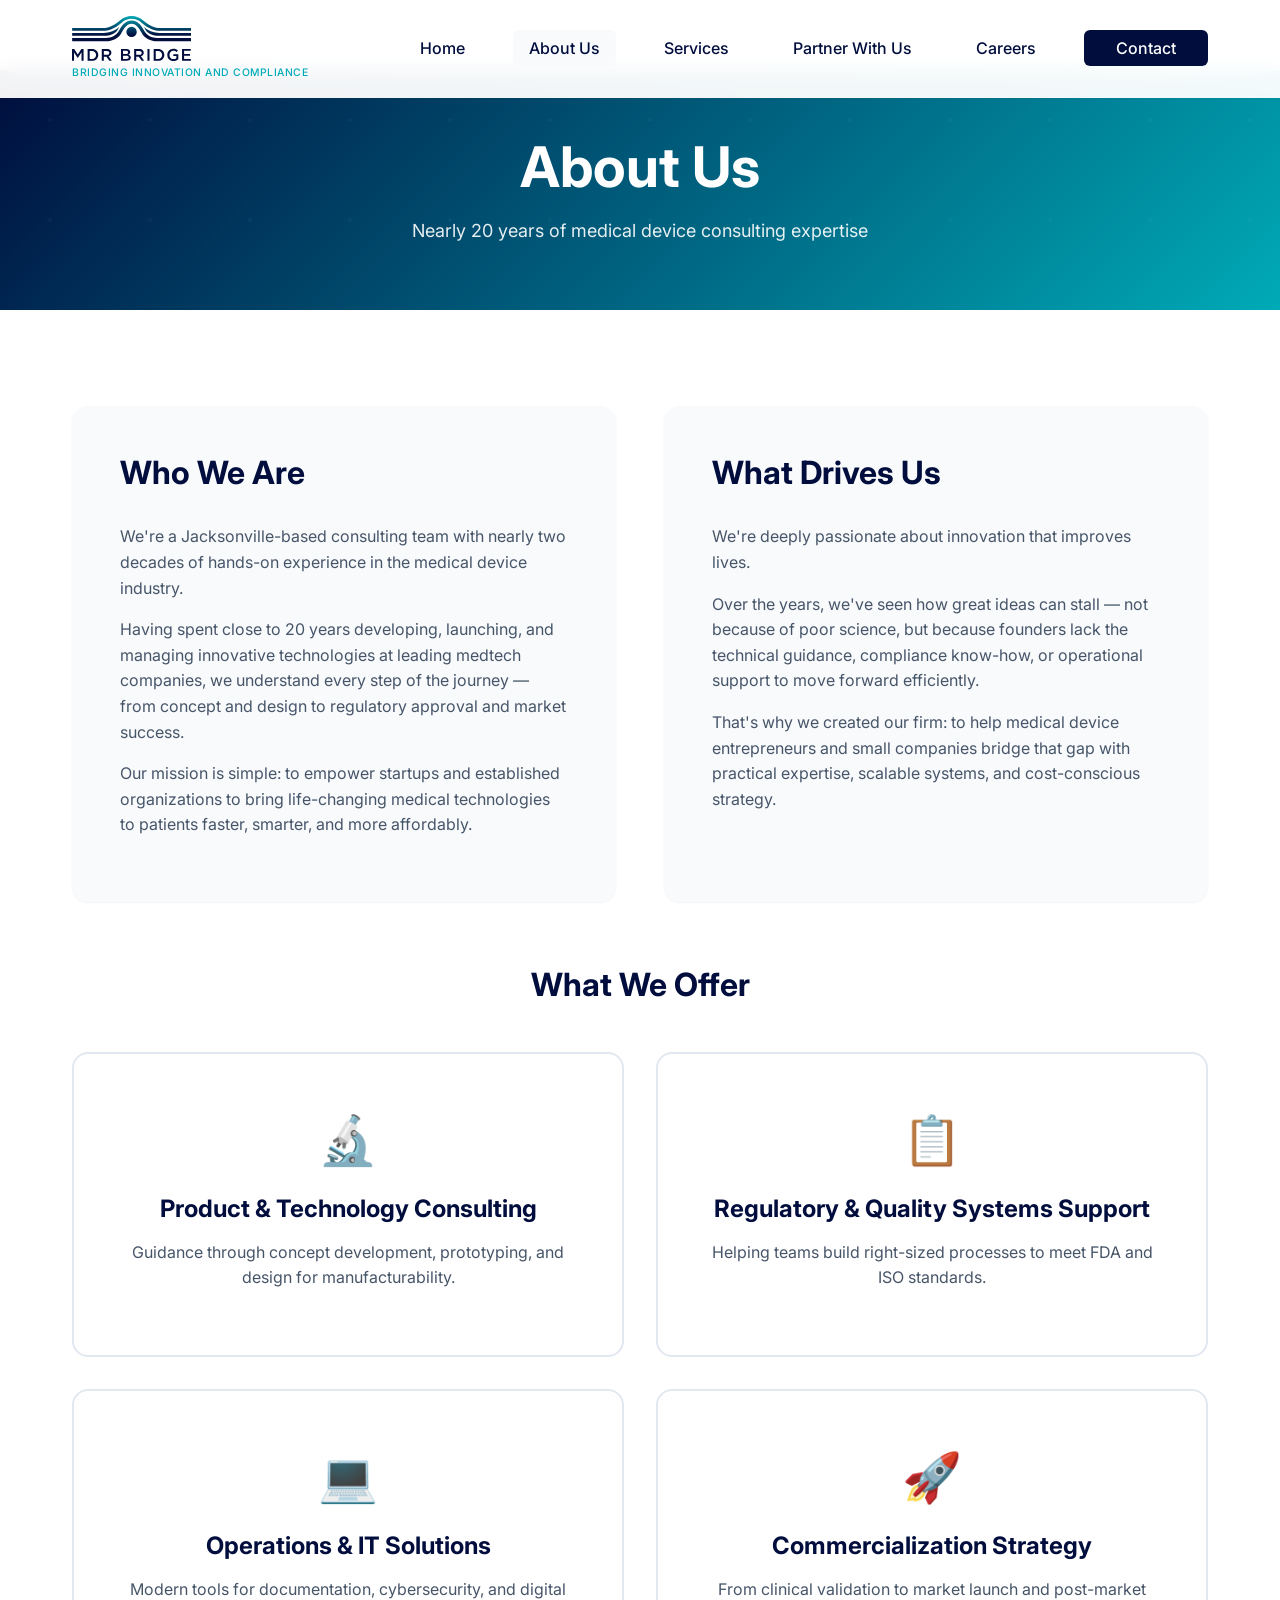
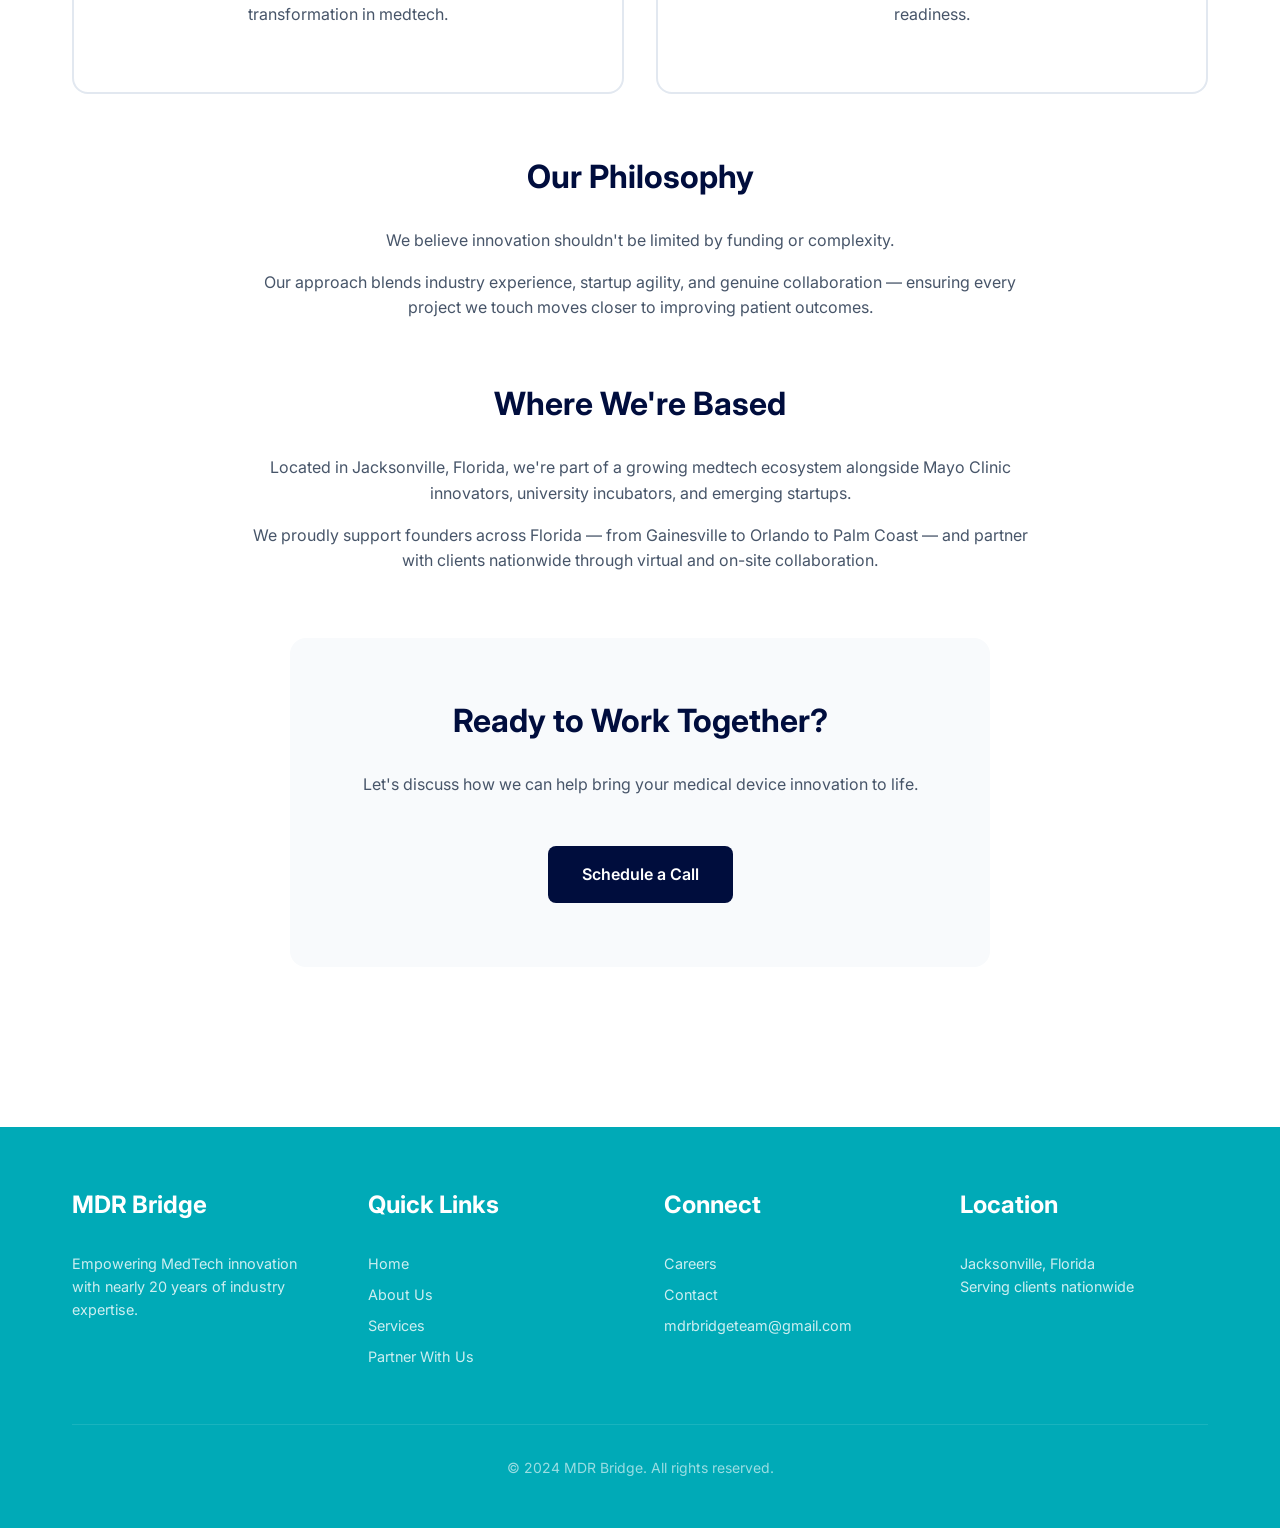
==== about.html @ e12f3968 "Add tagline below logo in navigation Added 'Bridging Innovation and Compliance' tagline below the lo" ====
<!DOCTYPE html>
<html lang="en">
<head>
    <meta charset="UTF-8">
    <meta name="viewport" content="width=device-width, initial-scale=1.0">
    <meta name="description" content="About MDR Bridge - Nearly 20 years of medical device consulting expertise">
    <title>About Us | MDR Bridge</title>
    <link rel="stylesheet" href="styles.css">
    <link rel="preconnect" href="https://fonts.googleapis.com">
    <link rel="preconnect" href="https://fonts.gstatic.com" crossorigin>
    <link href="https://fonts.googleapis.com/css2?family=Inter:wght@300;400;500;600;700&display=swap" rel="stylesheet">
    <!-- Calendly Widget -->
    <link href="https://assets.calendly.com/assets/external/widget.css" rel="stylesheet">
    <script src="https://assets.calendly.com/assets/external/widget.js" type="text/javascript" async></script>
</head>
<body>
    <!-- Navigation -->
    <nav class="navbar">
        <div class="container">
            <div class="nav-wrapper">
                <div class="logo">
                    <a href="index.html">
                        <img src="logo.svg" alt="MDR Bridge Logo">
                        <span class="logo-tagline">Bridging Innovation and Compliance</span>
                    </a>
                </div>
                <button class="mobile-menu-toggle" aria-label="Toggle menu">
                    <span></span>
                    <span></span>
                    <span></span>
                </button>
                <ul class="nav-menu">
                    <li><a href="index.html">Home</a></li>
                    <li><a href="about.html" class="active">About Us</a></li>
                    <li><a href="services.html">Services</a></li>
                    <li><a href="partner.html">Partner With Us</a></li>
                    <li><a href="careers.html">Careers</a></li>
                    <li><a href="contact.html" class="btn-nav">Contact</a></li>
                </ul>
            </div>
        </div>
    </nav>

    <!-- Page Header -->
    <section class="page-header">
        <div class="container">
            <h1>About Us</h1>
            <p>Nearly 20 years of medical device consulting expertise</p>
        </div>
    </section>

    <!-- About Content -->
    <section class="about">
        <div class="container">
            <div class="about-grid">
                <div class="about-card">
                    <h3>Who We Are</h3>
                    <p>We're a Jacksonville-based consulting team with nearly two decades of hands-on experience in the medical device industry.</p>
                    <p>Having spent close to 20 years developing, launching, and managing innovative technologies at leading medtech companies, we understand every step of the journey — from concept and design to regulatory approval and market success.</p>
                    <p>Our mission is simple: to empower startups and established organizations to bring life-changing medical technologies to patients faster, smarter, and more affordably.</p>
                </div>

                <div class="about-card">
                    <h3>What Drives Us</h3>
                    <p>We're deeply passionate about innovation that improves lives.</p>
                    <p>Over the years, we've seen how great ideas can stall — not because of poor science, but because founders lack the technical guidance, compliance know-how, or operational support to move forward efficiently.</p>
                    <p>That's why we created our firm: to help medical device entrepreneurs and small companies bridge that gap with practical expertise, scalable systems, and cost-conscious strategy.</p>
                </div>
            </div>

            <div class="about-offerings">
                <h3>What We Offer</h3>
                <div class="offerings-grid">
                    <div class="offering-item">
                        <div class="icon">🔬</div>
                        <h4>Product & Technology Consulting</h4>
                        <p>Guidance through concept development, prototyping, and design for manufacturability.</p>
                    </div>
                    <div class="offering-item">
                        <div class="icon">📋</div>
                        <h4>Regulatory & Quality Systems Support</h4>
                        <p>Helping teams build right-sized processes to meet FDA and ISO standards.</p>
                    </div>
                    <div class="offering-item">
                        <div class="icon">💻</div>
                        <h4>Operations & IT Solutions</h4>
                        <p>Modern tools for documentation, cybersecurity, and digital transformation in medtech.</p>
                    </div>
                    <div class="offering-item">
                        <div class="icon">🚀</div>
                        <h4>Commercialization Strategy</h4>
                        <p>From clinical validation to market launch and post-market readiness.</p>
                    </div>
                </div>
            </div>

            <div class="about-philosophy">
                <h3>Our Philosophy</h3>
                <p>We believe innovation shouldn't be limited by funding or complexity.</p>
                <p>Our approach blends industry experience, startup agility, and genuine collaboration — ensuring every project we touch moves closer to improving patient outcomes.</p>
            </div>

            <div class="about-location">
                <h3>Where We're Based</h3>
                <p>Located in Jacksonville, Florida, we're part of a growing medtech ecosystem alongside Mayo Clinic innovators, university incubators, and emerging startups.</p>
                <p>We proudly support founders across Florida — from Gainesville to Orlando to Palm Coast — and partner with clients nationwide through virtual and on-site collaboration.</p>
            </div>

            <div class="cta-section">
                <h3>Ready to Work Together?</h3>
                <p>Let's discuss how we can help bring your medical device innovation to life.</p>
                <a href="" class="btn btn-primary calendly-link" onclick="Calendly.initPopupWidget({url: 'https://calendly.com/mdrbridgeteam'});return false;">Schedule a Call</a>
            </div>
        </div>
    </section>

    <!-- Footer -->
    <footer class="footer">
        <div class="container">
            <div class="footer-content">
                <div class="footer-section">
                    <h4>MDR Bridge</h4>
                    <p>Empowering MedTech innovation with nearly 20 years of industry expertise.</p>
                </div>
                <div class="footer-section">
                    <h4>Quick Links</h4>
                    <ul>
                        <li><a href="index.html">Home</a></li>
                        <li><a href="about.html">About Us</a></li>
                        <li><a href="services.html">Services</a></li>
                        <li><a href="partner.html">Partner With Us</a></li>
                    </ul>
                </div>
                <div class="footer-section">
                    <h4>Connect</h4>
                    <ul>
                        <li><a href="careers.html">Careers</a></li>
                        <li><a href="contact.html">Contact</a></li>
                        <li><a href="mailto:mdrbridgeteam@gmail.com">mdrbridgeteam@gmail.com</a></li>
                    </ul>
                </div>
                <div class="footer-section">
                    <h4>Location</h4>
                    <p>Jacksonville, Florida<br>Serving clients nationwide</p>
                </div>
            </div>
            <div class="footer-bottom">
                <p>&copy; 2024 MDR Bridge. All rights reserved.</p>
            </div>
        </div>
    </footer>

    <script src="script.js"></script>
</body>
</html>
---- styles.css ----
/* ========================================
   CSS Reset & Base Styles
   ======================================== */
* {
    margin: 0;
    padding: 0;
    box-sizing: border-box;
}

:root {
    /* Color Palette - MDR Bridge Brand Colors */
    --primary-color: #000d3d;
    --primary-dark: #000922;
    --primary-light: #001a5c;
    --secondary-color: #00aab7;
    --secondary-light: #00c4d4;
    --accent-color: #00aab7;
    --text-primary: #000d3d;
    --text-secondary: #475569;
    --text-light: #64748b;
    --bg-white: #ffffff;
    --bg-gray-light: #f8fafc;
    --bg-gray: #f1f5f9;
    --border-color: #e2e8f0;
    --success-color: #00aab7;

    /* Typography */
    --font-primary: 'Inter', -apple-system, BlinkMacSystemFont, 'Segoe UI', sans-serif;

    /* Spacing */
    --spacing-xs: 0.5rem;
    --spacing-sm: 1rem;
    --spacing-md: 2rem;
    --spacing-lg: 3rem;
    --spacing-xl: 4rem;
    --spacing-xxl: 6rem;

    /* Border Radius */
    --radius-sm: 0.375rem;
    --radius-md: 0.5rem;
    --radius-lg: 1rem;

    /* Shadows */
    --shadow-sm: 0 1px 2px 0 rgba(0, 0, 0, 0.05);
    --shadow-md: 0 4px 6px -1px rgba(0, 0, 0, 0.1);
    --shadow-lg: 0 10px 15px -3px rgba(0, 0, 0, 0.1);
    --shadow-xl: 0 20px 25px -5px rgba(0, 0, 0, 0.1);

    /* Transitions */
    --transition: all 0.3s ease;
}

html {
    scroll-behavior: smooth;
}

body {
    font-family: var(--font-primary);
    color: var(--text-primary);
    line-height: 1.6;
    font-size: 16px;
    background-color: var(--bg-white);
    overflow-x: hidden;
}

.container {
    max-width: 1200px;
    margin: 0 auto;
    padding: 0 var(--spacing-md);
}

/* ========================================
   Typography
   ======================================== */
h1, h2, h3, h4, h5, h6 {
    font-weight: 700;
    line-height: 1.2;
    color: var(--text-primary);
    margin-bottom: var(--spacing-sm);
}

h1 {
    font-size: clamp(2.5rem, 5vw, 3.5rem);
}

h2 {
    font-size: clamp(2rem, 4vw, 2.75rem);
}

h3 {
    font-size: clamp(1.5rem, 3vw, 2rem);
}

h4 {
    font-size: clamp(1.25rem, 2.5vw, 1.5rem);
}

p {
    margin-bottom: var(--spacing-sm);
    color: var(--text-secondary);
}

a {
    color: var(--primary-color);
    text-decoration: none;
    transition: var(--transition);
}

a:hover {
    color: var(--primary-dark);
}

/* ========================================
   Navigation
   ======================================== */
.navbar {
    position: fixed;
    top: 0;
    left: 0;
    right: 0;
    background-color: rgba(255, 255, 255, 0.95);
    backdrop-filter: blur(10px);
    box-shadow: var(--shadow-sm);
    z-index: 1000;
    transition: var(--transition);
}

.navbar.scrolled {
    box-shadow: var(--shadow-md);
}

.nav-wrapper {
    display: flex;
    justify-content: space-between;
    align-items: center;
    padding: var(--spacing-sm) 0;
}

.logo a {
    font-size: 1.5rem;
    font-weight: 700;
    color: var(--primary-color);
    text-decoration: none;
    display: flex;
    flex-direction: column;
    align-items: flex-start;
    gap: 0.25rem;
}

.logo img {
    height: 45px;
    width: auto;
    display: block;
}

.logo-tagline {
    font-size: 0.65rem;
    font-weight: 500;
    color: var(--secondary-color);
    text-transform: uppercase;
    letter-spacing: 0.5px;
}

.nav-menu {
    display: flex;
    list-style: none;
    gap: var(--spacing-md);
    align-items: center;
}

.nav-menu a {
    color: var(--text-primary);
    font-weight: 500;
    padding: var(--spacing-xs) var(--spacing-sm);
    border-radius: var(--radius-sm);
    transition: var(--transition);
}

.nav-menu a:hover {
    color: var(--primary-color);
    background-color: var(--bg-gray-light);
}

.nav-menu a.active {
    color: var(--primary-color);
    background-color: var(--bg-gray-light);
}

.nav-menu .btn-nav {
    background-color: var(--primary-color);
    color: white;
    padding: var(--spacing-xs) var(--spacing-md);
}

.nav-menu .btn-nav:hover {
    background-color: var(--primary-dark);
    color: white;
}

.mobile-menu-toggle {
    display: none;
    flex-direction: column;
    gap: 0.25rem;
    background: none;
    border: none;
    cursor: pointer;
    padding: var(--spacing-xs);
}

.mobile-menu-toggle span {
    width: 25px;
    height: 3px;
    background-color: var(--text-primary);
    border-radius: 2px;
    transition: var(--transition);
}

/* ========================================
   Buttons
   ======================================== */
.btn {
    display: inline-block;
    padding: 0.875rem 2rem;
    border-radius: var(--radius-md);
    font-weight: 600;
    text-align: center;
    cursor: pointer;
    border: 2px solid transparent;
    transition: var(--transition);
    font-size: 1rem;
}

.btn-primary {
    background-color: var(--primary-color);
    color: white;
}

.btn-primary:hover {
    background-color: var(--primary-dark);
    transform: translateY(-2px);
    box-shadow: var(--shadow-md);
    color: white;
}

.btn-secondary {
    background-color: transparent;
    color: var(--primary-color);
    border: 2px solid var(--primary-color);
}

.btn-secondary:hover {
    background-color: var(--primary-color);
    color: white;
}

/* ========================================
   Page Header (for separate pages)
   ======================================== */
.page-header {
    margin-top: 70px;
    background: linear-gradient(135deg, #000d3d 0%, #00aab7 100%);
    color: white;
    padding: var(--spacing-xl) 0;
    text-align: center;
    position: relative;
    overflow: hidden;
}

.page-header::before {
    content: '';
    position: absolute;
    top: 0;
    left: 0;
    right: 0;
    bottom: 0;
    background: url('data:image/svg+xml,<svg width="100" height="100" xmlns="http://www.w3.org/2000/svg"><circle cx="50" cy="50" r="2" fill="rgba(255,255,255,0.1)"/></svg>');
    opacity: 0.3;
}

.page-header .container {
    position: relative;
    z-index: 1;
}

.page-header h1 {
    color: white;
    margin-bottom: var(--spacing-sm);
}

.page-header p {
    font-size: 1.125rem;
    color: rgba(255, 255, 255, 0.9);
    margin-bottom: 0;
}

/* ========================================
   Hero Section - Home Page
   ======================================== */
.hero-home {
    margin-top: 70px;
    min-height: calc(100vh - 70px);
    display: flex;
    align-items: center;
    position: relative;
    overflow: hidden;
}

.hero-background {
    position: absolute;
    top: 0;
    left: 0;
    right: 0;
    bottom: 0;
    background: linear-gradient(135deg, #000d3d 0%, #00aab7 100%);
    background-image: url('hero-bg.svg');
    background-size: cover;
    background-position: center;
}

.hero-overlay {
    position: absolute;
    top: 0;
    left: 0;
    right: 0;
    bottom: 0;
    background: rgba(0, 0, 0, 0.3);
}

.hero-home .container {
    position: relative;
    z-index: 1;
}

.hero-content-home {
    max-width: 800px;
    margin: 0 auto;
    text-align: center;
    color: white;
}

.hero-content-home h1 {
    color: white;
    margin-bottom: var(--spacing-sm);
    font-size: clamp(2.5rem, 6vw, 4rem);
}

.hero-content-home .tagline {
    font-size: clamp(1.25rem, 2.5vw, 1.75rem);
    color: rgba(255, 255, 255, 1);
    font-weight: 600;
    letter-spacing: 0.5px;
    margin-bottom: var(--spacing-md);
    text-transform: uppercase;
    background: linear-gradient(90deg, rgba(255,255,255,0.9), rgba(0,170,183,0.9));
    -webkit-background-clip: text;
    -webkit-text-fill-color: transparent;
    background-clip: text;
}

.hero-content-home .hero-subtitle {
    font-size: clamp(1.125rem, 2vw, 1.5rem);
    color: rgba(255, 255, 255, 0.95);
    margin-bottom: var(--spacing-xl);
    line-height: 1.8;
}

.hero-cta {
    display: flex;
    gap: var(--spacing-md);
    justify-content: center;
    flex-wrap: wrap;
}

.hero-cta .btn-secondary {
    background-color: rgba(255, 255, 255, 0.1);
    color: white;
    border-color: white;
    backdrop-filter: blur(10px);
}

.hero-cta .btn-secondary:hover {
    background-color: white;
    color: var(--primary-color);
}

/* ========================================
   Hero Section - Other Pages
   ======================================== */
.hero {
    margin-top: 70px;
    background: linear-gradient(135deg, #000d3d 0%, #00aab7 100%);
    color: white;
    padding: var(--spacing-xxl) 0;
    text-align: center;
    position: relative;
    overflow: hidden;
}

.hero::before {
    content: '';
    position: absolute;
    top: 0;
    left: 0;
    right: 0;
    bottom: 0;
    background: url('data:image/svg+xml,<svg width="100" height="100" xmlns="http://www.w3.org/2000/svg"><circle cx="50" cy="50" r="2" fill="rgba(255,255,255,0.1)"/></svg>');
    opacity: 0.3;
}

.hero-content {
    position: relative;
    z-index: 1;
    max-width: 800px;
    margin: 0 auto;
}

.hero h1 {
    color: white;
    margin-bottom: var(--spacing-md);
}

.hero-subtitle {
    font-size: 1.25rem;
    color: rgba(255, 255, 255, 0.9);
    margin-bottom: var(--spacing-lg);
    line-height: 1.8;
}

.hero-cta {
    display: flex;
    gap: var(--spacing-md);
    justify-content: center;
    flex-wrap: wrap;
}

.hero-cta .btn-secondary {
    background-color: rgba(255, 255, 255, 0.1);
    color: white;
    border-color: white;
    backdrop-filter: blur(10px);
}

.hero-cta .btn-secondary:hover {
    background-color: white;
    color: var(--primary-color);
}

/* ========================================
   Section Titles
   ======================================== */
.section-title {
    text-align: center;
    margin-bottom: var(--spacing-md);
    position: relative;
    padding-bottom: var(--spacing-sm);
}

.section-title::after {
    content: '';
    position: absolute;
    bottom: 0;
    left: 50%;
    transform: translateX(-50%);
    width: 80px;
    height: 4px;
    background: linear-gradient(90deg, #000d3d, #00aab7);
    border-radius: 2px;
}

.section-subtitle {
    text-align: center;
    font-size: 1.125rem;
    color: var(--text-secondary);
    max-width: 700px;
    margin: 0 auto var(--spacing-lg);
}

/* ========================================
   About Section
   ======================================== */
.about {
    padding: var(--spacing-xxl) 0;
    background-color: var(--bg-white);
}

.about-grid {
    display: grid;
    grid-template-columns: repeat(auto-fit, minmax(300px, 1fr));
    gap: var(--spacing-lg);
    margin-bottom: var(--spacing-xl);
}

.about-card {
    background-color: var(--bg-gray-light);
    padding: var(--spacing-lg);
    border-radius: var(--radius-lg);
    box-shadow: var(--shadow-sm);
    transition: var(--transition);
}

.about-card:hover {
    transform: translateY(-5px);
    box-shadow: var(--shadow-lg);
}

.about-card h3 {
    color: var(--primary-color);
    margin-bottom: var(--spacing-md);
}

.about-offerings {
    margin-bottom: var(--spacing-xl);
}

.about-offerings h3 {
    text-align: center;
    margin-bottom: var(--spacing-lg);
    font-size: 2rem;
}

.offerings-grid {
    display: grid;
    grid-template-columns: repeat(2, 1fr);
    gap: var(--spacing-md);
    margin-bottom: var(--spacing-xl);
}

.offering-item {
    background-color: white;
    padding: var(--spacing-lg);
    border-radius: var(--radius-lg);
    border: 2px solid var(--border-color);
    text-align: center;
    transition: var(--transition);
}

.offering-item:hover {
    border-color: var(--primary-color);
    box-shadow: var(--shadow-md);
}

.offering-item .icon {
    font-size: 3rem;
    margin-bottom: var(--spacing-sm);
}

.offering-item h4 {
    color: var(--primary-color);
    margin-bottom: var(--spacing-sm);
}

.about-philosophy, .about-location {
    max-width: 800px;
    margin: var(--spacing-xl) auto;
    text-align: center;
}

.about-philosophy h3, .about-location h3 {
    margin-bottom: var(--spacing-md);
}

/* CTA Section */
.cta-section {
    text-align: center;
    max-width: 700px;
    margin: var(--spacing-xl) auto;
    padding: var(--spacing-xl);
    background-color: var(--bg-gray-light);
    border-radius: var(--radius-lg);
}

.cta-section h3 {
    margin-bottom: var(--spacing-md);
}

.cta-section p {
    margin-bottom: var(--spacing-lg);
}

/* ========================================
   Services Section
   ======================================== */
.services {
    padding: var(--spacing-xxl) 0;
    background-color: var(--bg-gray-light);
}

.services-grid {
    display: grid;
    grid-template-columns: repeat(auto-fit, minmax(350px, 1fr));
    gap: var(--spacing-lg);
    margin-top: var(--spacing-xl);
}

.service-card {
    background-color: white;
    padding: var(--spacing-lg);
    border-radius: var(--radius-lg);
    box-shadow: var(--shadow-sm);
    transition: var(--transition);
    position: relative;
}

.service-card:hover {
    transform: translateY(-5px);
    box-shadow: var(--shadow-xl);
}

.service-number {
    position: absolute;
    top: -15px;
    right: var(--spacing-md);
    background: linear-gradient(135deg, #000d3d, #00aab7);
    color: white;
    width: 50px;
    height: 50px;
    border-radius: 50%;
    display: flex;
    align-items: center;
    justify-content: center;
    font-weight: 700;
    font-size: 1.25rem;
    box-shadow: var(--shadow-md);
}

.service-card h3 {
    color: var(--primary-color);
    margin-bottom: var(--spacing-md);
    padding-right: 60px;
}

.service-intro {
    font-style: italic;
    color: var(--text-secondary);
    margin-bottom: var(--spacing-sm);
}

.service-card ul {
    list-style: none;
    padding-left: 0;
}

.service-card li {
    padding: var(--spacing-xs) 0;
    padding-left: 1.5rem;
    position: relative;
    color: var(--text-secondary);
}

.service-card li::before {
    content: '✓';
    position: absolute;
    left: 0;
    color: var(--success-color);
    font-weight: 700;
}

/* ========================================
   Partner Section
   ======================================== */
.partner {
    padding: var(--spacing-xxl) 0;
    background-color: var(--bg-white);
}

.partner-intro {
    max-width: 800px;
    margin: 0 auto var(--spacing-xl);
    text-align: center;
}

.partner-services {
    display: grid;
    grid-template-columns: repeat(auto-fit, minmax(350px, 1fr));
    gap: var(--spacing-lg);
    margin-bottom: var(--spacing-xl);
}

.partner-service {
    background-color: var(--bg-gray-light);
    padding: var(--spacing-lg);
    border-radius: var(--radius-lg);
    transition: var(--transition);
}

.partner-service:hover {
    box-shadow: var(--shadow-lg);
}

.partner-icon {
    font-size: 3rem;
    margin-bottom: var(--spacing-sm);
}

.partner-service h3 {
    color: var(--primary-color);
    margin-bottom: var(--spacing-md);
}

.partner-service ul {
    list-style: none;
    padding-left: 0;
}

.partner-service li {
    padding: var(--spacing-xs) 0;
    padding-left: 1.5rem;
    position: relative;
    color: var(--text-secondary);
}

.partner-service li::before {
    content: '→';
    position: absolute;
    left: 0;
    color: var(--primary-color);
    font-weight: 700;
}

.partner-benefits {
    background-color: var(--bg-gray-light);
    padding: var(--spacing-xl);
    border-radius: var(--radius-lg);
    margin-bottom: var(--spacing-xl);
}

.partner-benefits h3 {
    text-align: center;
    margin-bottom: var(--spacing-lg);
    font-size: 2rem;
}

.benefits-grid {
    display: grid;
    grid-template-columns: repeat(auto-fit, minmax(300px, 1fr));
    gap: var(--spacing-md);
}

.benefit-item {
    display: flex;
    gap: var(--spacing-sm);
    align-items: flex-start;
    background-color: white;
    padding: var(--spacing-md);
    border-radius: var(--radius-md);
}

.benefit-item .check {
    color: var(--success-color);
    font-size: 1.5rem;
    font-weight: 700;
    flex-shrink: 0;
}

.benefit-item strong {
    color: var(--primary-color);
}

.partner-cta {
    text-align: center;
    max-width: 700px;
    margin: 0 auto;
}

.partner-cta h3 {
    margin-bottom: var(--spacing-md);
}

.partner-cta p {
    margin-bottom: var(--spacing-lg);
}

/* ========================================
   Careers Section
   ======================================== */
.careers {
    padding: var(--spacing-xxl) 0;
    background-color: var(--bg-gray-light);
}

.careers-intro {
    max-width: 800px;
    margin: 0 auto var(--spacing-xl);
    text-align: center;
}

.careers-content {
    display: grid;
    grid-template-columns: repeat(auto-fit, minmax(350px, 1fr));
    gap: var(--spacing-lg);
    margin-bottom: var(--spacing-xl);
}

.careers-roles, .careers-benefits {
    background-color: white;
    padding: var(--spacing-lg);
    border-radius: var(--radius-lg);
    box-shadow: var(--shadow-sm);
}

.careers-roles h3, .careers-benefits h3 {
    color: var(--primary-color);
    margin-bottom: var(--spacing-md);
}

.roles-list {
    list-style: none;
    padding-left: 0;
}

.roles-list li {
    padding: var(--spacing-xs) 0;
    padding-left: 1.5rem;
    position: relative;
    color: var(--text-secondary);
}

.roles-list li::before {
    content: '•';
    position: absolute;
    left: 0;
    color: var(--primary-color);
    font-weight: 700;
    font-size: 1.5rem;
}

.benefits-list {
    display: flex;
    flex-direction: column;
    gap: var(--spacing-md);
}

.benefit {
    padding: var(--spacing-md);
    background-color: var(--bg-gray-light);
    border-radius: var(--radius-md);
    border-left: 4px solid var(--primary-color);
}

.benefit strong {
    color: var(--primary-color);
    display: block;
    margin-bottom: var(--spacing-xs);
}

.careers-form-section {
    background-color: white;
    padding: var(--spacing-xl);
    border-radius: var(--radius-lg);
    box-shadow: var(--shadow-md);
    margin-bottom: var(--spacing-xl);
}

.careers-form-section h3 {
    text-align: center;
    margin-bottom: var(--spacing-sm);
}

.careers-form-section > p {
    text-align: center;
    margin-bottom: var(--spacing-lg);
}

.careers-contact {
    text-align: center;
    max-width: 700px;
    margin: 0 auto;
}

.careers-contact h3 {
    margin-bottom: var(--spacing-md);
}

.careers-contact p {
    margin-bottom: var(--spacing-sm);
}

.careers-contact a {
    font-weight: 600;
}

/* ========================================
   Contact Section
   ======================================== */
.contact {
    padding: var(--spacing-xxl) 0;
    background-color: var(--bg-white);
}

.contact-intro {
    max-width: 800px;
    margin: 0 auto var(--spacing-xl);
    text-align: center;
}

.contact-grid {
    display: grid;
    grid-template-columns: repeat(auto-fit, minmax(350px, 1fr));
    gap: var(--spacing-xl);
}

.contact-info h3 {
    margin-bottom: var(--spacing-lg);
    color: var(--primary-color);
}

.contact-item {
    display: flex;
    gap: var(--spacing-md);
    margin-bottom: var(--spacing-lg);
    align-items: flex-start;
}

.contact-icon {
    font-size: 2rem;
    flex-shrink: 0;
}

.contact-item strong {
    display: block;
    color: var(--text-primary);
    margin-bottom: var(--spacing-xs);
}

.contact-item p {
    margin-bottom: var(--spacing-xs);
}

.contact-note {
    font-size: 0.9rem;
    color: var(--text-light);
}

.consultation-cta {
    background-color: var(--bg-gray-light);
    padding: var(--spacing-lg);
    border-radius: var(--radius-lg);
    margin-top: var(--spacing-lg);
}

.consultation-cta h4 {
    color: var(--primary-color);
    margin-bottom: var(--spacing-sm);
}

.consultation-cta p {
    margin-bottom: var(--spacing-md);
}

.contact-form-wrapper {
    background-color: var(--bg-gray-light);
    padding: var(--spacing-xl);
    border-radius: var(--radius-lg);
}

.contact-form-wrapper h3 {
    color: var(--primary-color);
    margin-bottom: var(--spacing-sm);
}

.contact-form-wrapper > p {
    margin-bottom: var(--spacing-lg);
}

/* ========================================
   Forms
   ======================================== */
.form {
    display: flex;
    flex-direction: column;
    gap: var(--spacing-md);
}

.form-row {
    display: grid;
    grid-template-columns: repeat(auto-fit, minmax(250px, 1fr));
    gap: var(--spacing-md);
}

.form-group {
    display: flex;
    flex-direction: column;
    gap: var(--spacing-xs);
}

.form-group label {
    font-weight: 600;
    color: var(--text-primary);
    font-size: 0.9rem;
}

.form-group input,
.form-group select,
.form-group textarea {
    padding: 0.75rem;
    border: 2px solid var(--border-color);
    border-radius: var(--radius-sm);
    font-family: var(--font-primary);
    font-size: 1rem;
    transition: var(--transition);
}

.form-group input:focus,
.form-group select:focus,
.form-group textarea:focus {
    outline: none;
    border-color: var(--primary-color);
    box-shadow: 0 0 0 3px rgba(37, 99, 235, 0.1);
}

.checkbox-group,
.radio-group {
    display: flex;
    flex-wrap: wrap;
    gap: var(--spacing-md);
    padding-top: var(--spacing-xs);
}

.checkbox-group label,
.radio-group label {
    display: flex;
    align-items: center;
    gap: var(--spacing-xs);
    font-weight: 400;
    cursor: pointer;
}

.checkbox-group input[type="checkbox"],
.radio-group input[type="radio"] {
    width: 18px;
    height: 18px;
    cursor: pointer;
}

.form-note {
    font-size: 0.875rem;
    color: var(--text-light);
    font-style: italic;
}

.form button[type="submit"] {
    margin-top: var(--spacing-sm);
    border: none;
}

/* ========================================
   Footer
   ======================================== */
.footer {
    background-color: var(--secondary-color);
    color: white;
    padding: var(--spacing-xl) 0 var(--spacing-md);
}

.footer-content {
    display: grid;
    grid-template-columns: repeat(auto-fit, minmax(200px, 1fr));
    gap: var(--spacing-lg);
    margin-bottom: var(--spacing-lg);
}

.footer-section h4 {
    color: white;
    margin-bottom: var(--spacing-md);
}

.footer-section p,
.footer-section li {
    color: rgba(255, 255, 255, 0.8);
    font-size: 0.9rem;
}

.footer-section ul {
    list-style: none;
}

.footer-section li {
    margin-bottom: var(--spacing-xs);
}

.footer-section a {
    color: rgba(255, 255, 255, 0.8);
}

.footer-section a:hover {
    color: white;
}

.footer-bottom {
    border-top: 1px solid rgba(255, 255, 255, 0.1);
    padding-top: var(--spacing-md);
    text-align: center;
}

.footer-bottom p {
    color: rgba(255, 255, 255, 0.6);
    font-size: 0.875rem;
}

/* ========================================
   Responsive Design
   ======================================== */
@media (max-width: 768px) {
    .nav-menu {
        position: fixed;
        top: 70px;
        left: -100%;
        flex-direction: column;
        background-color: white;
        width: 100%;
        padding: var(--spacing-md);
        box-shadow: var(--shadow-lg);
        transition: var(--transition);
        align-items: flex-start;
        max-height: calc(100vh - 70px);
        overflow-y: auto;
    }

    .nav-menu.active {
        left: 0;
    }

    .mobile-menu-toggle {
        display: flex;
    }

    .mobile-menu-toggle.active span:nth-child(1) {
        transform: rotate(45deg) translate(6px, 6px);
    }

    .mobile-menu-toggle.active span:nth-child(2) {
        opacity: 0;
    }

    .mobile-menu-toggle.active span:nth-child(3) {
        transform: rotate(-45deg) translate(6px, -6px);
    }

    .hero-cta {
        flex-direction: column;
    }

    .hero-cta .btn {
        width: 100%;
    }

    .services-grid,
    .partner-services,
    .contact-grid {
        grid-template-columns: 1fr;
    }

    .about-grid,
    .offerings-grid {
        grid-template-columns: 1fr;
    }

    .careers-content {
        grid-template-columns: 1fr;
    }

    .form-row {
        grid-template-columns: 1fr;
    }
}

@media (max-width: 480px) {
    :root {
        --spacing-xxl: 3rem;
        --spacing-xl: 2rem;
    }

    .container {
        padding: 0 var(--spacing-sm);
    }

    .checkbox-group,
    .radio-group {
        flex-direction: column;
        gap: var(--spacing-sm);
    }

    .benefits-grid {
        grid-template-columns: 1fr;
    }
}

/* ========================================
   Accessibility
   ======================================== */
@media (prefers-reduced-motion: reduce) {
    *,
    *::before,
    *::after {
        animation-duration: 0.01ms !important;
        animation-iteration-count: 1 !important;
        transition-duration: 0.01ms !important;
    }

    html {
        scroll-behavior: auto;
    }
}

/* Focus styles for keyboard navigation */
a:focus,
button:focus,
input:focus,
select:focus,
textarea:focus {
    outline: 2px solid var(--primary-color);
    outline-offset: 2px;
}

/* ========================================
   Utility Classes
   ======================================== */
.text-center {
    text-align: center;
}

.mt-1 { margin-top: var(--spacing-sm); }
.mt-2 { margin-top: var(--spacing-md); }
.mt-3 { margin-top: var(--spacing-lg); }

.mb-1 { margin-bottom: var(--spacing-sm); }
.mb-2 { margin-bottom: var(--spacing-md); }
.mb-3 { margin-bottom: var(--spacing-lg); }

/* ========================================
   Value Proposition Section
   ======================================== */
.value-prop {
    padding: var(--spacing-xxl) 0;
    background-color: var(--bg-white);
}

.value-grid {
    display: grid;
    grid-template-columns: repeat(auto-fit, minmax(280px, 1fr));
    gap: var(--spacing-xl);
}

.value-item {
    text-align: center;
    padding: var(--spacing-lg);
    border-radius: var(--radius-lg);
    transition: var(--transition);
}

.value-item:hover {
    transform: translateY(-5px);
    box-shadow: var(--shadow-lg);
}

.value-icon {
    color: var(--primary-color);
    margin-bottom: var(--spacing-md);
    display: inline-block;
}

.value-item h3 {
    color: var(--text-primary);
    margin-bottom: var(--spacing-sm);
}

.value-item p {
    color: var(--text-secondary);
}

/* ========================================
   Quick Links Section
   ======================================== */
.quick-links {
    padding: var(--spacing-xxl) 0;
    background-color: var(--bg-gray-light);
}

.quick-links h2 {
    text-align: center;
    margin-bottom: var(--spacing-xl);
}

.links-grid {
    display: grid;
    grid-template-columns: repeat(auto-fit, minmax(280px, 1fr));
    gap: var(--spacing-lg);
}

.link-card {
    background-color: white;
    padding: var(--spacing-xl);
    border-radius: var(--radius-lg);
    text-decoration: none;
    display: block;
    position: relative;
    transition: var(--transition);
    border: 2px solid transparent;
}

.link-card:hover {
    transform: translateY(-5px);
    box-shadow: var(--shadow-xl);
    border-color: var(--primary-color);
}

.link-icon {
    font-size: 3rem;
    margin-bottom: var(--spacing-md);
}

.link-card h3 {
    color: var(--text-primary);
    margin-bottom: var(--spacing-sm);
}

.link-card p {
    color: var(--text-secondary);
    margin-bottom: var(--spacing-md);
}

.link-arrow {
    color: var(--primary-color);
    font-size: 1.5rem;
    font-weight: 700;
    position: absolute;
    bottom: var(--spacing-lg);
    right: var(--spacing-lg);
    transition: var(--transition);
}

.link-card:hover .link-arrow {
    transform: translateX(5px);
}
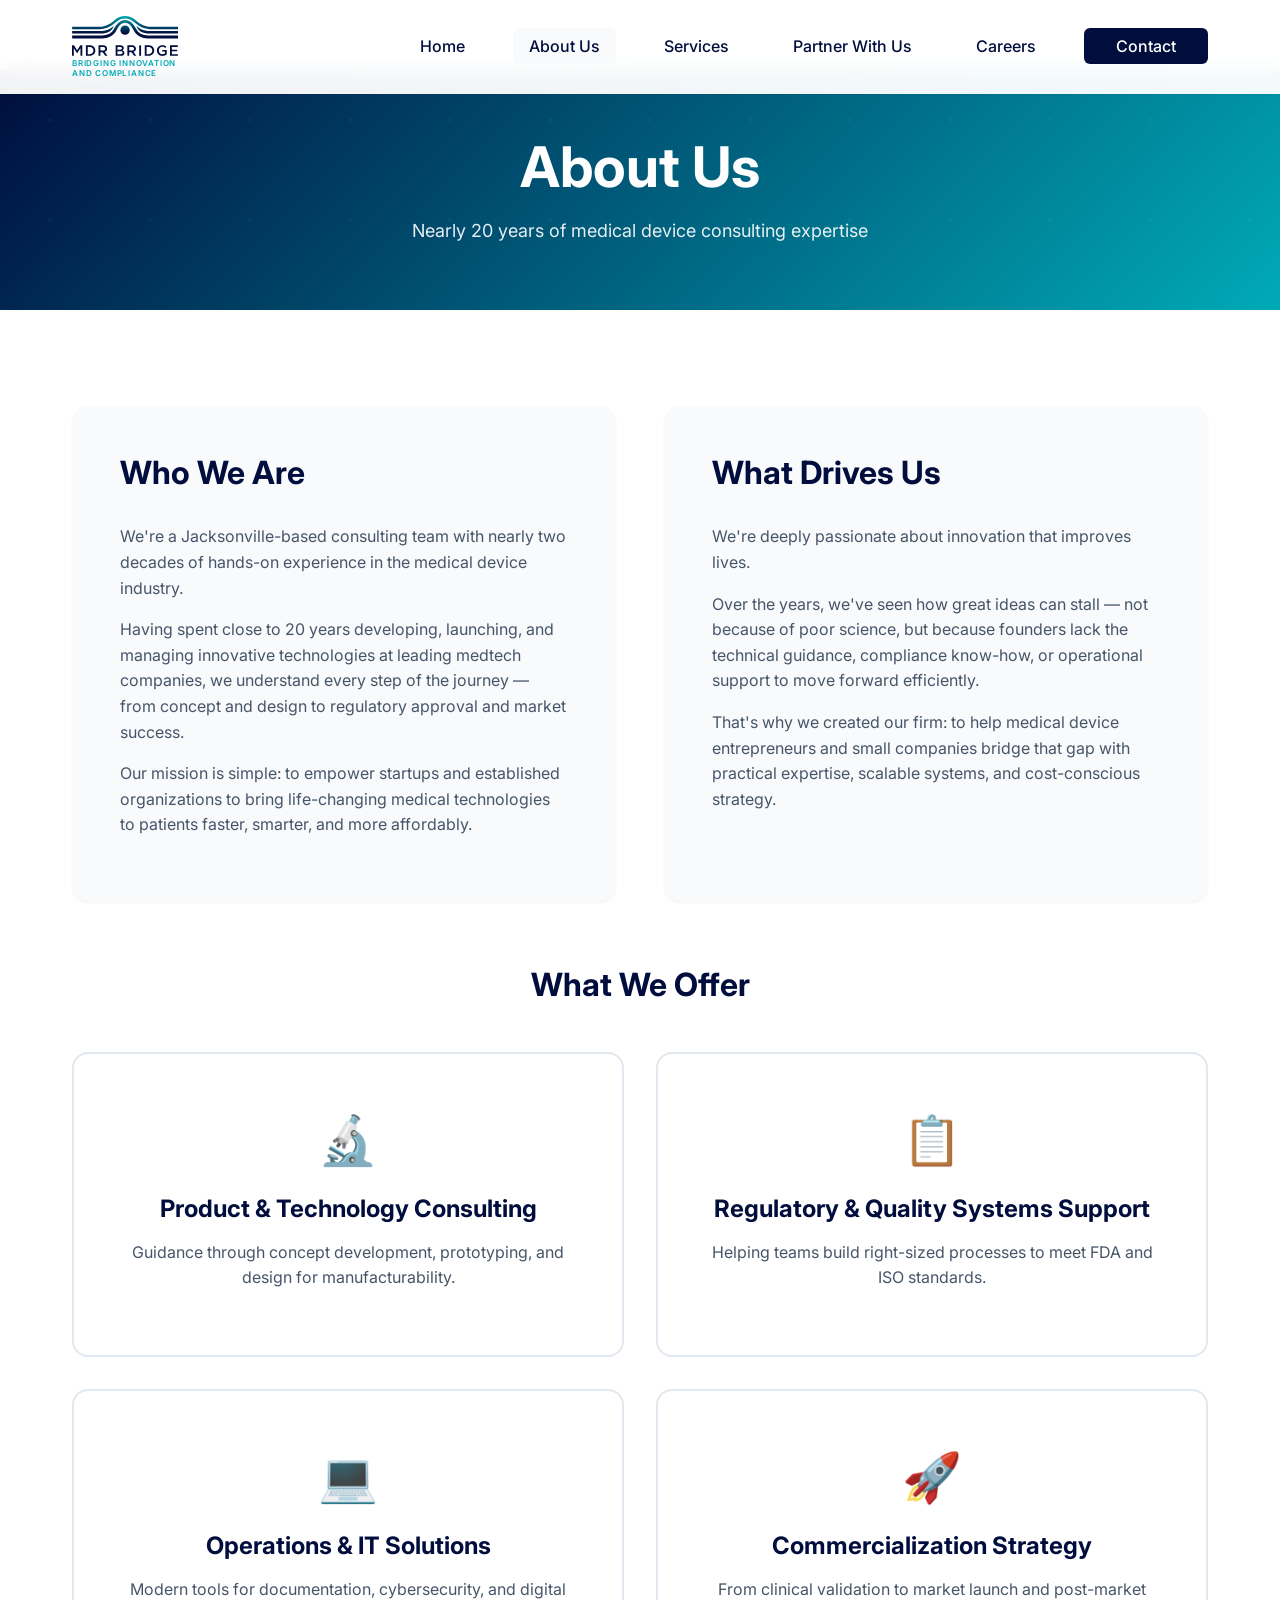
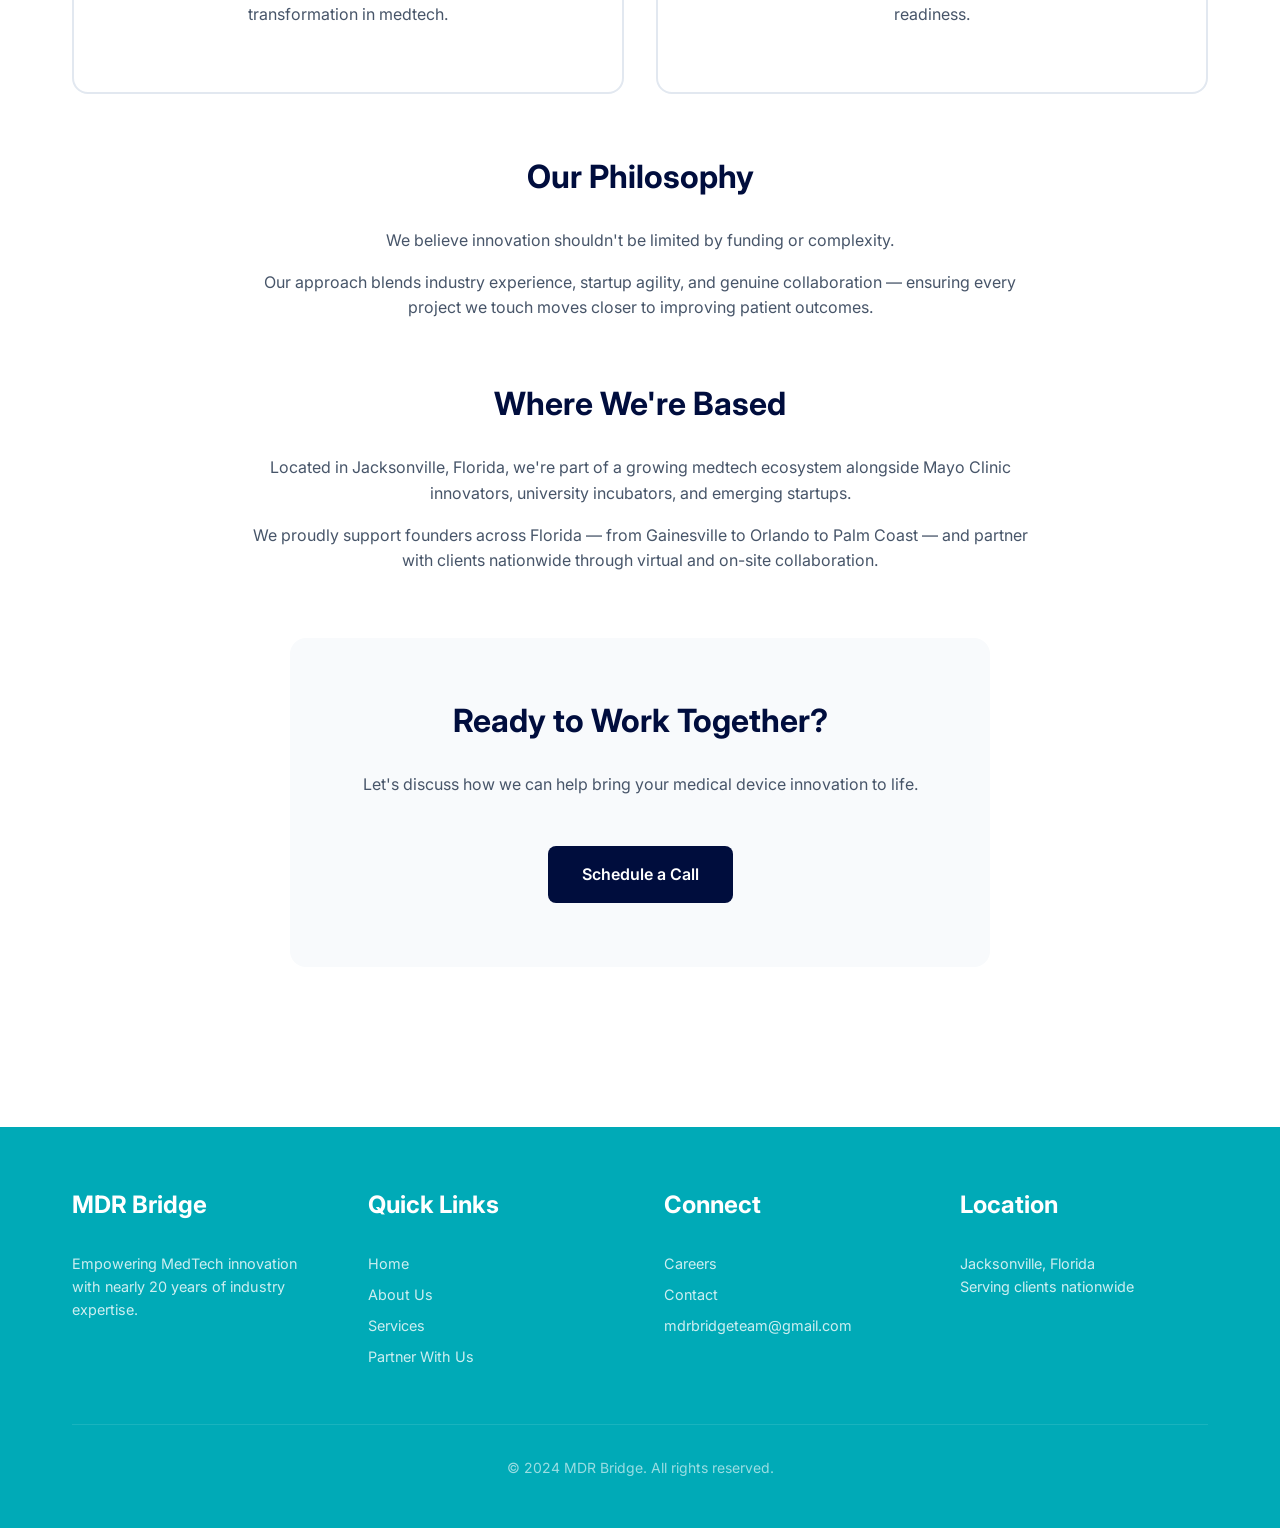
==== commit 33a311f0: "Update tagline to two lines with teal color Changed tagline to display on two lines for better reada" ====
--- a/about.html
+++ b/about.html
@@ -21,7 +21,7 @@
                 <div class="logo">
                     <a href="index.html">
                         <img src="logo.svg" alt="MDR Bridge Logo">
-                        <span class="logo-tagline">Bridging Innovation and Compliance</span>
+                        <span class="logo-tagline">Bridging Innovation<br>and Compliance</span>
                     </a>
                 </div>
                 <button class="mobile-menu-toggle" aria-label="Toggle menu">
--- a/styles.css
+++ b/styles.css
@@ -144,21 +144,22 @@
     display: flex;
     flex-direction: column;
     align-items: flex-start;
-    gap: 0.25rem;
+    gap: 0.1rem;
 }
 
 .logo img {
-    height: 45px;
+    height: 40px;
     width: auto;
     display: block;
 }
 
 .logo-tagline {
-    font-size: 0.65rem;
-    font-weight: 500;
+    font-size: 0.5rem;
+    font-weight: 600;
     color: var(--secondary-color);
     text-transform: uppercase;
-    letter-spacing: 0.5px;
+    letter-spacing: 0.8px;
+    line-height: 1.3;
 }
 
 .nav-menu {
@@ -715,6 +716,68 @@
     left: 0;
     color: var(--primary-color);
     font-weight: 700;
+}
+
+.partner-experience {
+    background-color: white;
+    padding: var(--spacing-xl);
+    border-radius: var(--radius-lg);
+    margin-bottom: var(--spacing-xl);
+    border: 2px solid var(--border-color);
+}
+
+.partner-experience h3 {
+    text-align: center;
+    margin-bottom: var(--spacing-sm);
+    font-size: 2rem;
+    color: var(--primary-color);
+}
+
+.experience-intro {
+    text-align: center;
+    margin-bottom: var(--spacing-lg);
+    color: var(--text-secondary);
+    font-size: 1.1rem;
+}
+
+.companies-grid {
+    display: grid;
+    grid-template-columns: repeat(auto-fit, minmax(180px, 1fr));
+    gap: var(--spacing-lg);
+    align-items: center;
+}
+
+.company-logo {
+    display: flex;
+    flex-direction: column;
+    align-items: center;
+    justify-content: center;
+    padding: var(--spacing-md);
+    background-color: var(--bg-gray-light);
+    border-radius: var(--radius-md);
+    transition: var(--transition);
+    min-height: 120px;
+}
+
+.company-logo:hover {
+    transform: translateY(-5px);
+    box-shadow: var(--shadow-md);
+}
+
+.company-logo img {
+    max-width: 120px;
+    max-height: 60px;
+    width: auto;
+    height: auto;
+    object-fit: contain;
+    margin-bottom: var(--spacing-sm);
+}
+
+.company-name {
+    font-size: 0.9rem;
+    font-weight: 600;
+    color: var(--text-primary);
+    text-align: center;
 }
 
 .partner-benefits {
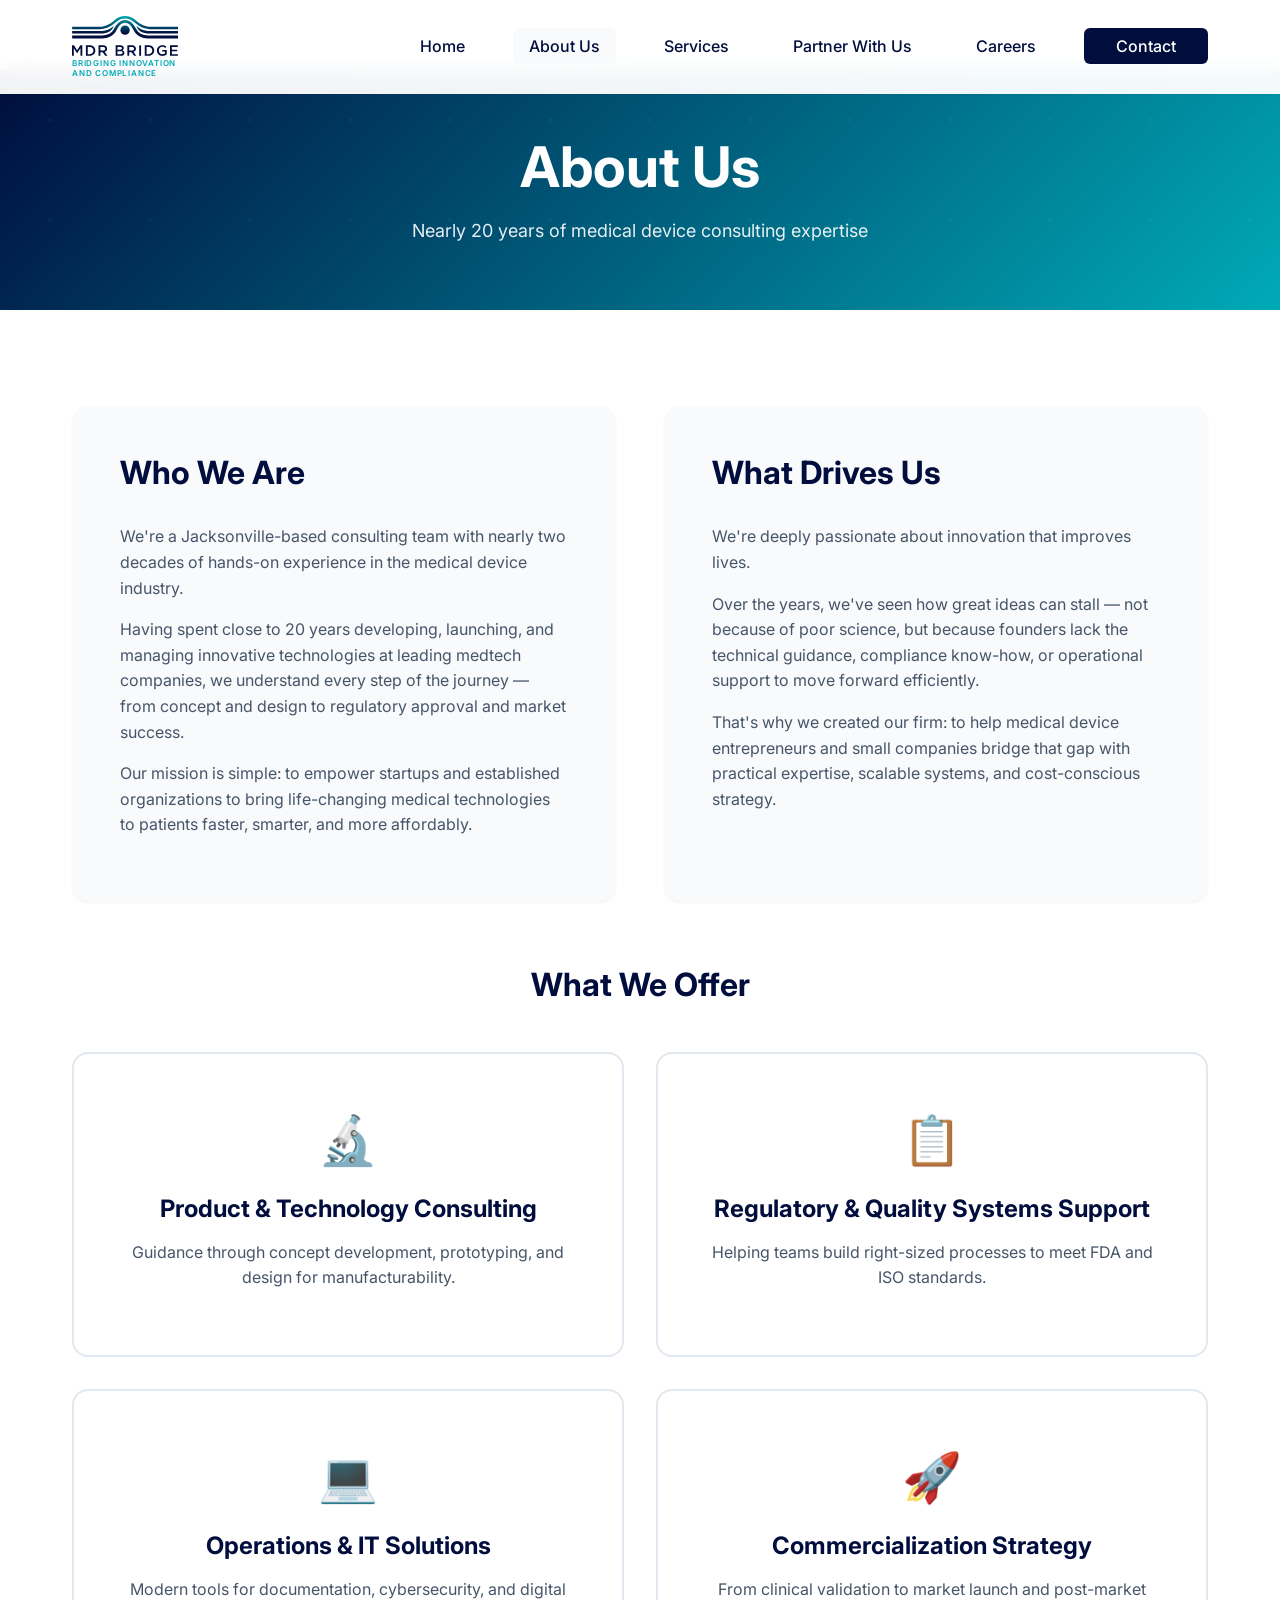
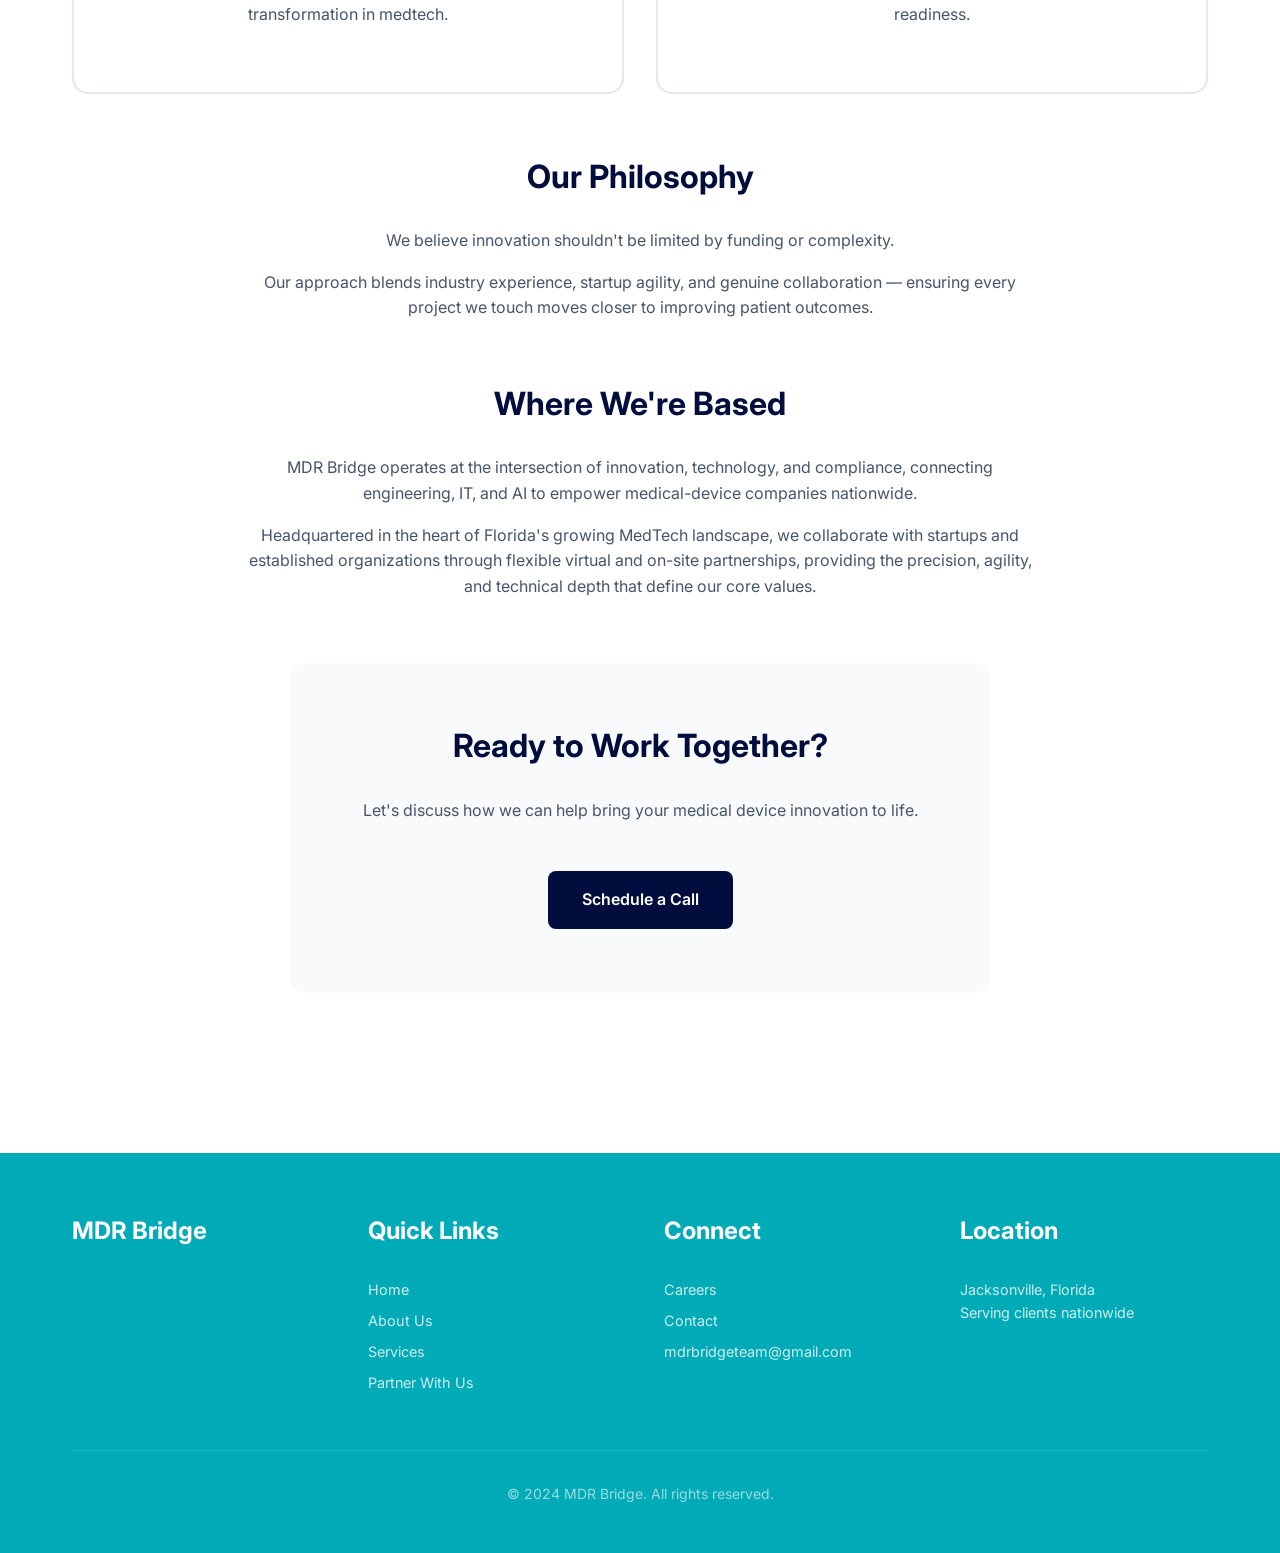
==== commit 5212ac6b: "Update footer and About Us page - Removed description text from footer MDR Bridge section across all" ====
--- a/about.html
+++ b/about.html
@@ -102,8 +102,8 @@
 
             <div class="about-location">
                 <h3>Where We're Based</h3>
-                <p>Located in Jacksonville, Florida, we're part of a growing medtech ecosystem alongside Mayo Clinic innovators, university incubators, and emerging startups.</p>
-                <p>We proudly support founders across Florida — from Gainesville to Orlando to Palm Coast — and partner with clients nationwide through virtual and on-site collaboration.</p>
+                <p>MDR Bridge operates at the intersection of innovation, technology, and compliance, connecting engineering, IT, and AI to empower medical-device companies nationwide.</p>
+                <p>Headquartered in the heart of Florida's growing MedTech landscape, we collaborate with startups and established organizations through flexible virtual and on-site partnerships, providing the precision, agility, and technical depth that define our core values.</p>
             </div>
 
             <div class="cta-section">
@@ -120,7 +120,6 @@
             <div class="footer-content">
                 <div class="footer-section">
                     <h4>MDR Bridge</h4>
-                    <p>Empowering MedTech innovation with nearly 20 years of industry expertise.</p>
                 </div>
                 <div class="footer-section">
                     <h4>Quick Links</h4>
--- a/styles.css
+++ b/styles.css
@@ -664,6 +664,217 @@
     background-color: var(--bg-white);
 }
 
+.partner-intro-section {
+    max-width: 900px;
+    margin: 0 auto var(--spacing-xxl);
+    text-align: center;
+    padding: var(--spacing-xl);
+    background: linear-gradient(135deg, rgba(0, 13, 61, 0.03), rgba(0, 170, 183, 0.03));
+    border-radius: var(--radius-lg);
+}
+
+.partner-intro-text {
+    font-size: 1.2rem;
+    line-height: 1.8;
+    color: var(--text-primary);
+    margin-bottom: var(--spacing-md);
+}
+
+.partner-intro-text:last-child {
+    margin-bottom: 0;
+}
+
+.why-mdr-bridge {
+    margin-bottom: var(--spacing-xxl);
+}
+
+.why-mdr-bridge h2 {
+    color: var(--primary-color);
+    text-align: center;
+    margin-bottom: var(--spacing-md);
+}
+
+.intro-text {
+    text-align: center;
+    max-width: 900px;
+    margin: 0 auto var(--spacing-md);
+    font-size: 1.1rem;
+    line-height: 1.8;
+}
+
+.why-mdr-bridge h3 {
+    color: var(--primary-color);
+    text-align: center;
+    margin-top: var(--spacing-xl);
+    margin-bottom: var(--spacing-lg);
+    font-size: 1.75rem;
+}
+
+.value-cards {
+    display: grid;
+    grid-template-columns: repeat(auto-fit, minmax(280px, 1fr));
+    gap: var(--spacing-lg);
+    margin-top: var(--spacing-xl);
+}
+
+.value-card {
+    background: white;
+    padding: var(--spacing-lg);
+    border-radius: var(--radius-lg);
+    box-shadow: var(--shadow-md);
+    transition: var(--transition);
+    border-left: 4px solid var(--secondary-color);
+}
+
+.value-card:hover {
+    transform: translateY(-5px);
+    box-shadow: var(--shadow-xl);
+}
+
+.value-card h4 {
+    color: var(--primary-color);
+    margin-bottom: var(--spacing-sm);
+    font-size: 1.25rem;
+}
+
+.value-card p {
+    color: var(--text-secondary);
+    line-height: 1.7;
+    margin-bottom: 0;
+}
+
+.partnership-model {
+    margin-bottom: var(--spacing-xxl);
+    padding: var(--spacing-xl) 0;
+    background-color: var(--bg-gray-light);
+}
+
+.partnership-model h2 {
+    color: var(--primary-color);
+    text-align: center;
+    margin-bottom: var(--spacing-sm);
+}
+
+.model-intro {
+    text-align: center;
+    color: var(--text-secondary);
+    margin-bottom: var(--spacing-xl);
+    font-size: 1.1rem;
+}
+
+.model-cards {
+    display: grid;
+    grid-template-columns: repeat(auto-fit, minmax(260px, 1fr));
+    gap: var(--spacing-lg);
+    max-width: 1200px;
+    margin: 0 auto;
+    padding: 0 var(--spacing-md);
+}
+
+.model-card {
+    background: white;
+    padding: var(--spacing-xl);
+    border-radius: var(--radius-lg);
+    box-shadow: var(--shadow-md);
+    transition: var(--transition);
+    display: flex;
+    flex-direction: column;
+    gap: var(--spacing-md);
+    border-top: 5px solid var(--primary-color);
+}
+
+.model-card:hover {
+    transform: translateY(-8px);
+    box-shadow: var(--shadow-xl);
+}
+
+.model-badge {
+    font-size: 1.25rem;
+    font-weight: 700;
+    color: var(--primary-color);
+    margin-bottom: var(--spacing-xs);
+}
+
+.model-best-for {
+    color: var(--text-secondary);
+    line-height: 1.6;
+    flex-grow: 1;
+    margin-bottom: var(--spacing-sm);
+}
+
+.model-engagement {
+    padding: var(--spacing-sm) var(--spacing-md);
+    background: linear-gradient(135deg, var(--primary-color), var(--secondary-color));
+    color: white;
+    border-radius: var(--radius-md);
+    font-weight: 600;
+    text-align: center;
+    font-size: 0.9rem;
+}
+
+.collaboration-process {
+    background-color: var(--bg-gray-light);
+    padding: var(--spacing-xl);
+    border-radius: var(--radius-lg);
+    margin-bottom: var(--spacing-xl);
+}
+
+.collaboration-process h2 {
+    color: var(--primary-color);
+    text-align: center;
+    margin-bottom: var(--spacing-xl);
+}
+
+.process-steps {
+    display: grid;
+    grid-template-columns: repeat(auto-fit, minmax(250px, 1fr));
+    gap: var(--spacing-lg);
+}
+
+.process-step {
+    background-color: white;
+    padding: var(--spacing-lg);
+    border-radius: var(--radius-lg);
+    text-align: center;
+    position: relative;
+    transition: var(--transition);
+}
+
+.process-step:hover {
+    transform: translateY(-5px);
+    box-shadow: var(--shadow-lg);
+}
+
+.step-number {
+    width: 50px;
+    height: 50px;
+    border-radius: 50%;
+    background: linear-gradient(135deg, var(--primary-color), var(--secondary-color));
+    color: white;
+    display: flex;
+    align-items: center;
+    justify-content: center;
+    font-size: 1.5rem;
+    font-weight: 700;
+    margin: 0 auto var(--spacing-md);
+}
+
+.process-step h4 {
+    color: var(--primary-color);
+    margin-bottom: var(--spacing-sm);
+}
+
+.process-step p {
+    color: var(--text-secondary);
+    font-size: 0.95rem;
+}
+
+.partner-services h2 {
+    color: var(--primary-color);
+    text-align: center;
+    margin-bottom: var(--spacing-xl);
+}
+
 .partner-intro {
     max-width: 800px;
     margin: 0 auto var(--spacing-xl);
@@ -778,6 +989,10 @@
     font-weight: 600;
     color: var(--text-primary);
     text-align: center;
+}
+
+.abbott-logo img {
+    filter: brightness(0.3) sepia(1) hue-rotate(180deg) saturate(5);
 }
 
 .partner-benefits {
@@ -1225,6 +1440,22 @@
     .form-row {
         grid-template-columns: 1fr;
     }
+
+    .value-cards {
+        grid-template-columns: 1fr;
+    }
+
+    .model-cards {
+        grid-template-columns: 1fr;
+    }
+
+    .process-steps {
+        grid-template-columns: 1fr;
+    }
+
+    .companies-grid {
+        grid-template-columns: repeat(auto-fit, minmax(150px, 1fr));
+    }
 }
 
 @media (max-width: 480px) {
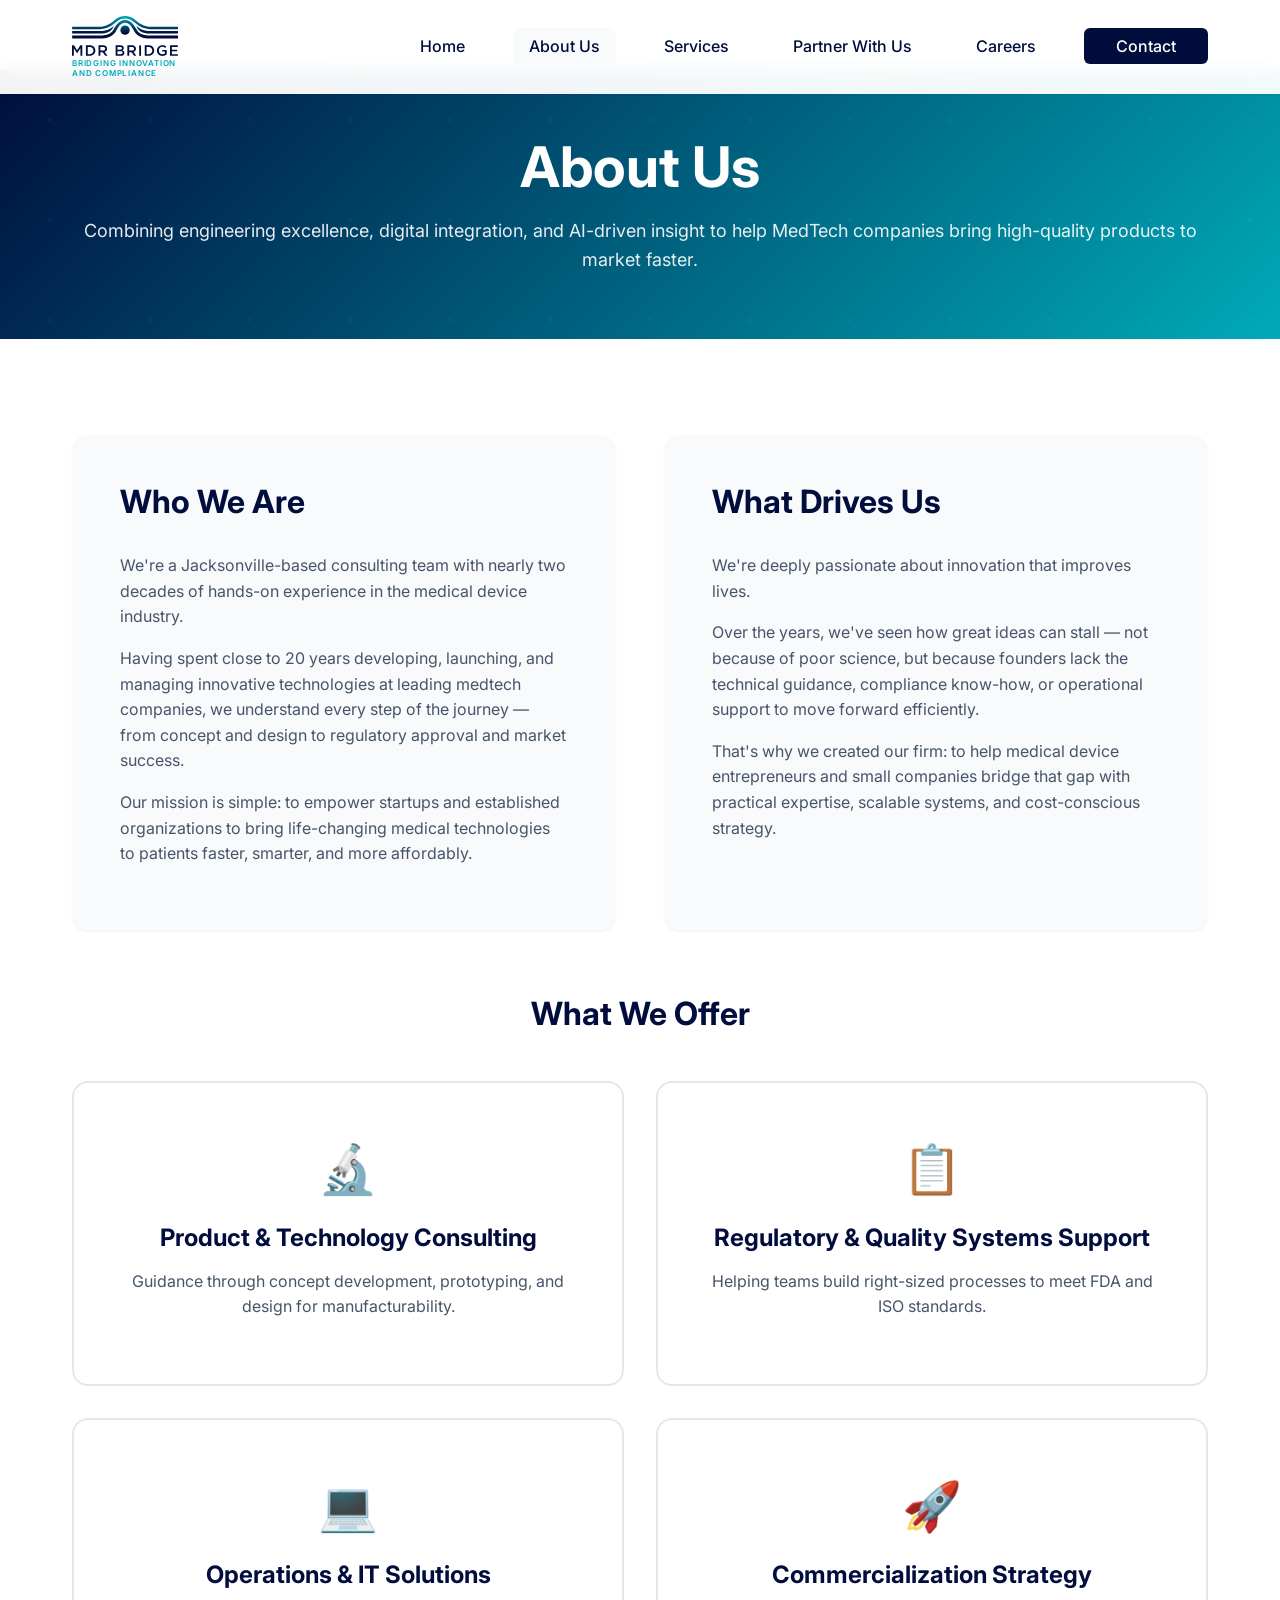
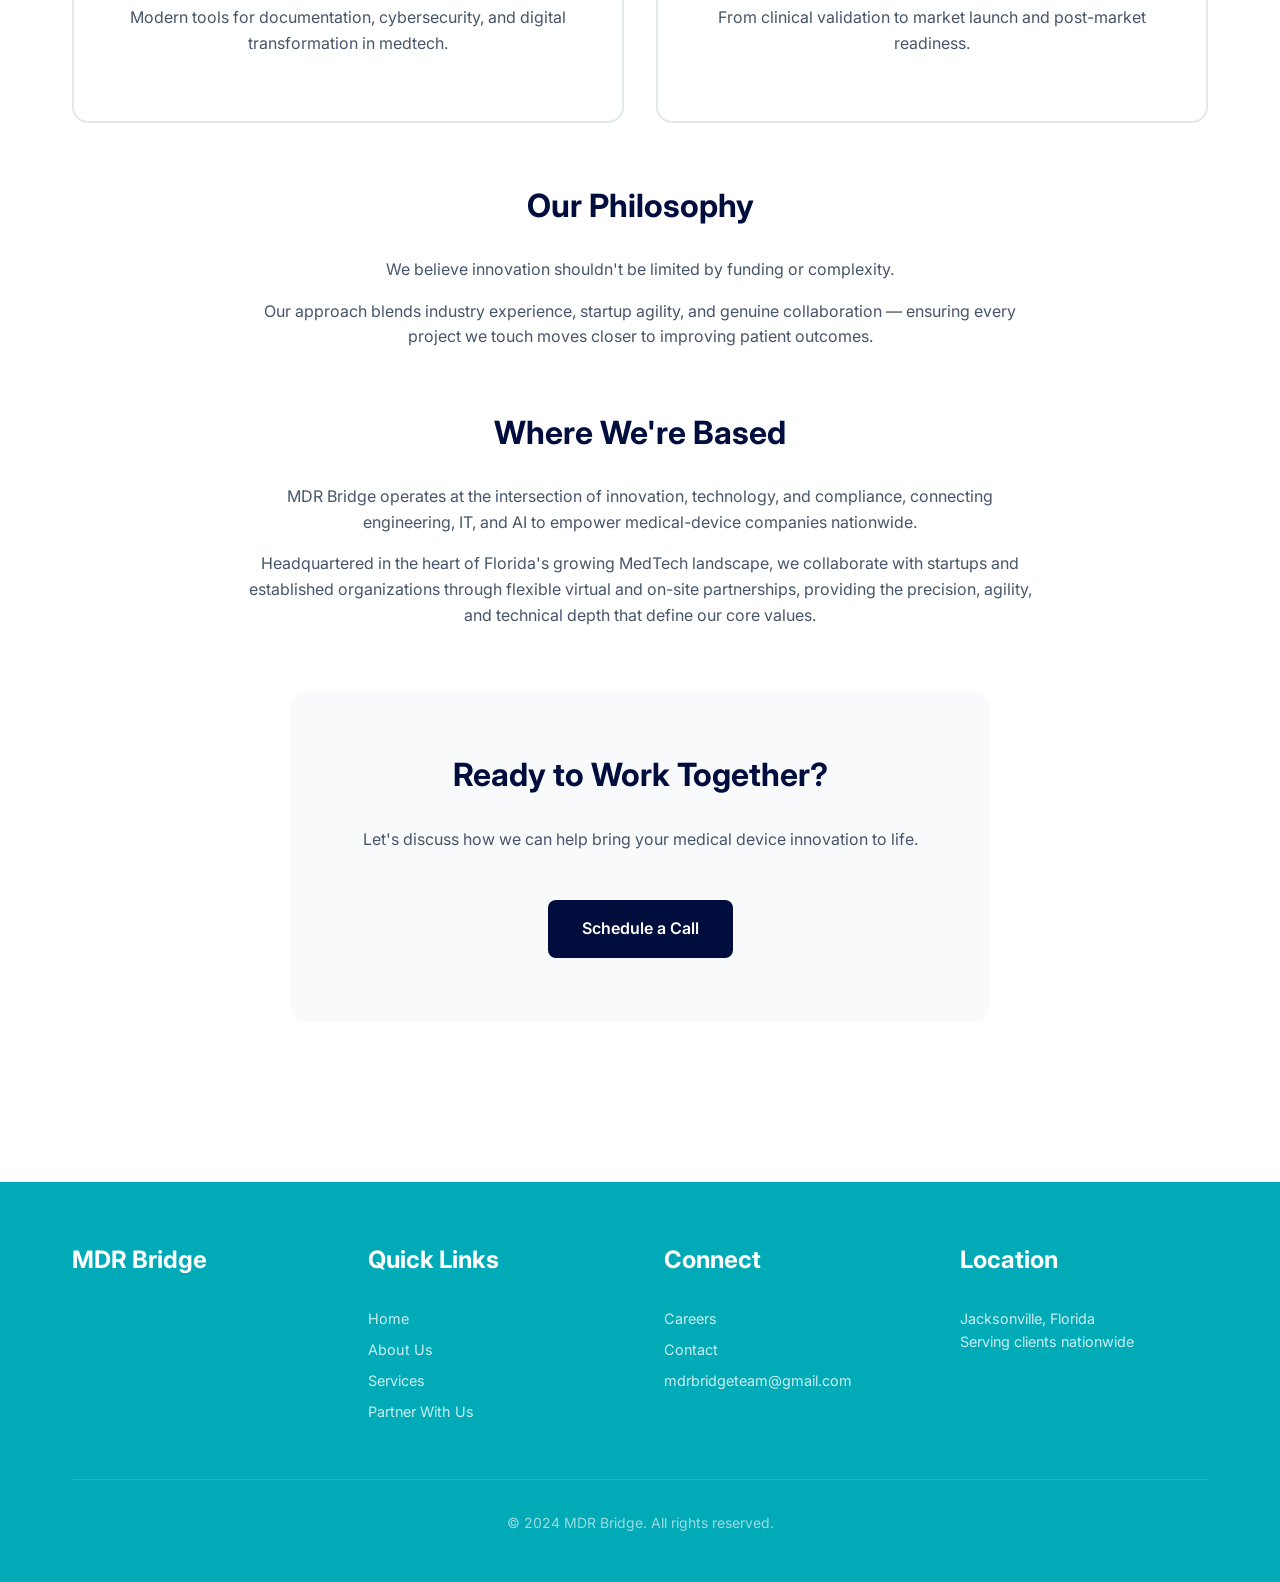
==== commit bb96fd50: "Update About Us page header subtitle - Replaced 'Nearly 20 years of medical device consulting expert" ====
--- a/about.html
+++ b/about.html
@@ -45,7 +45,7 @@
     <section class="page-header">
         <div class="container">
             <h1>About Us</h1>
-            <p>Nearly 20 years of medical device consulting expertise</p>
+            <p>Combining engineering excellence, digital integration, and AI-driven insight to help MedTech companies bring high-quality products to market faster.</p>
         </div>
     </section>
 
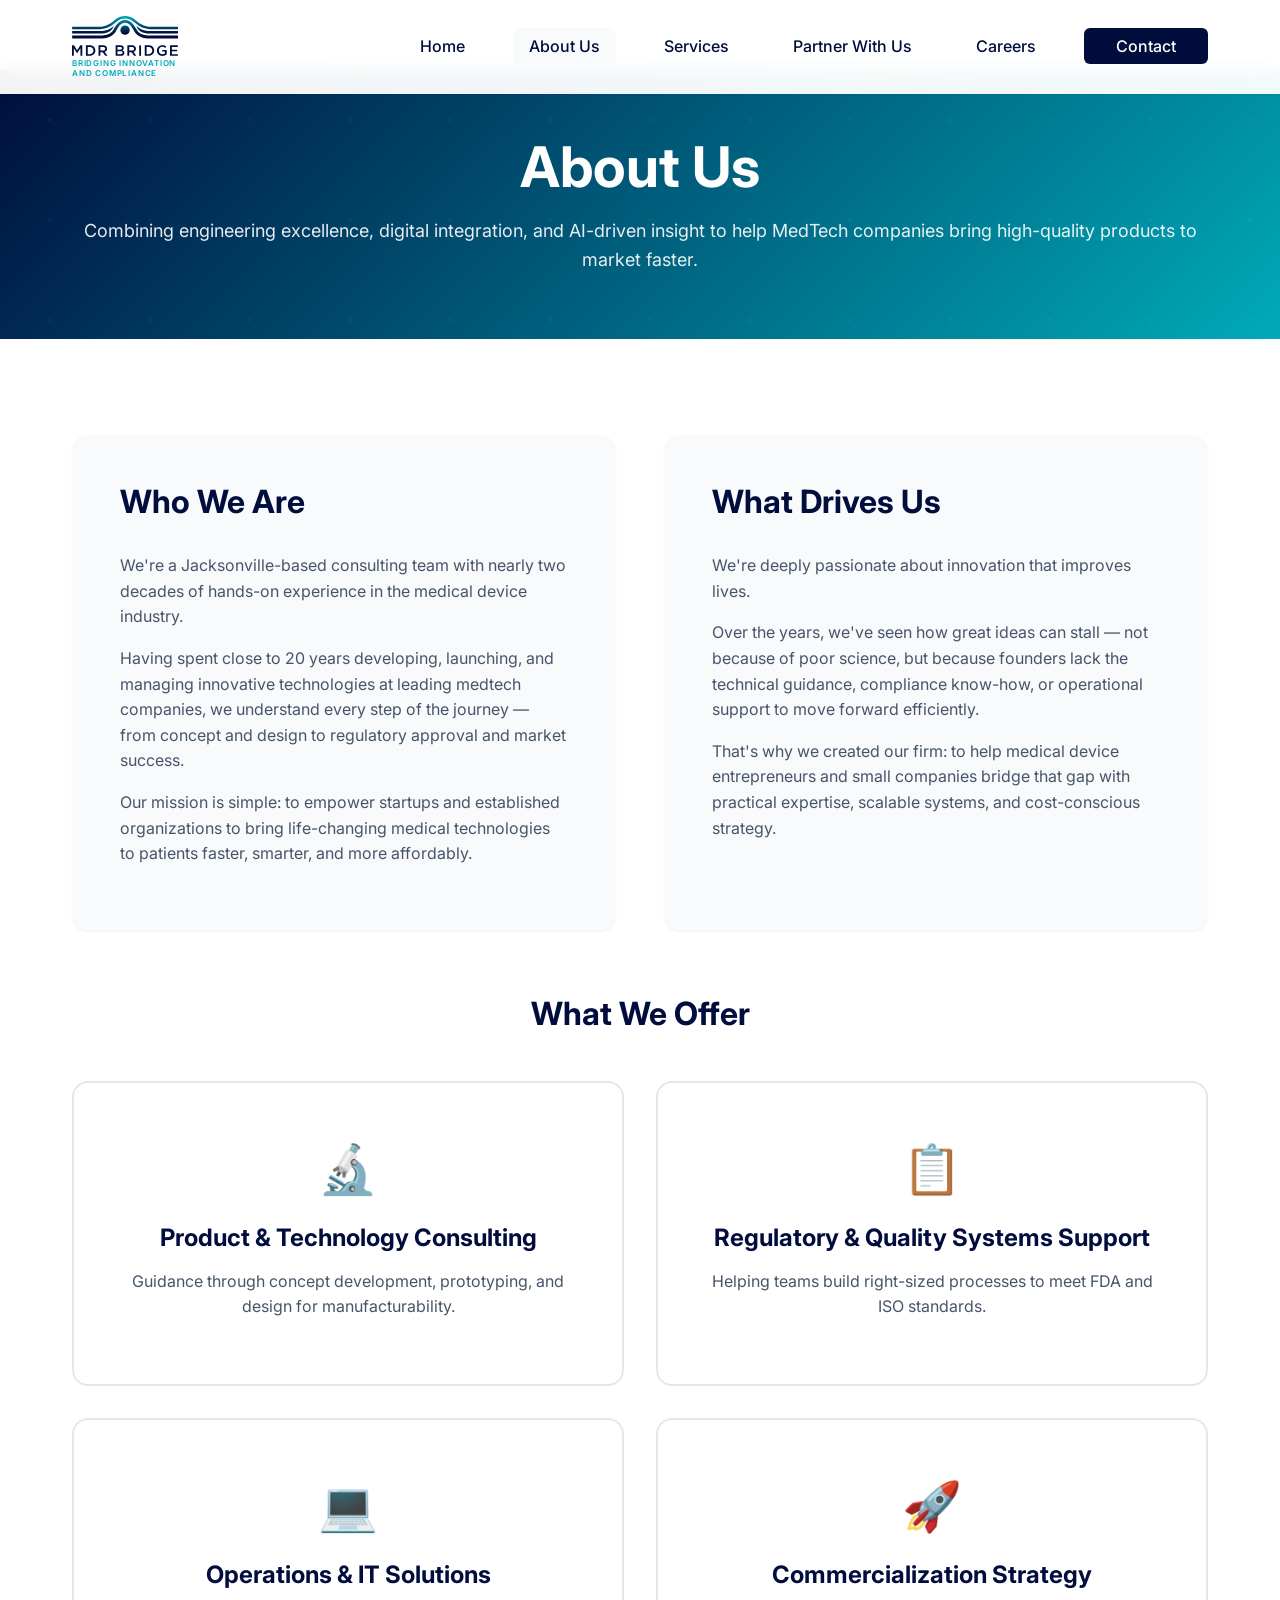
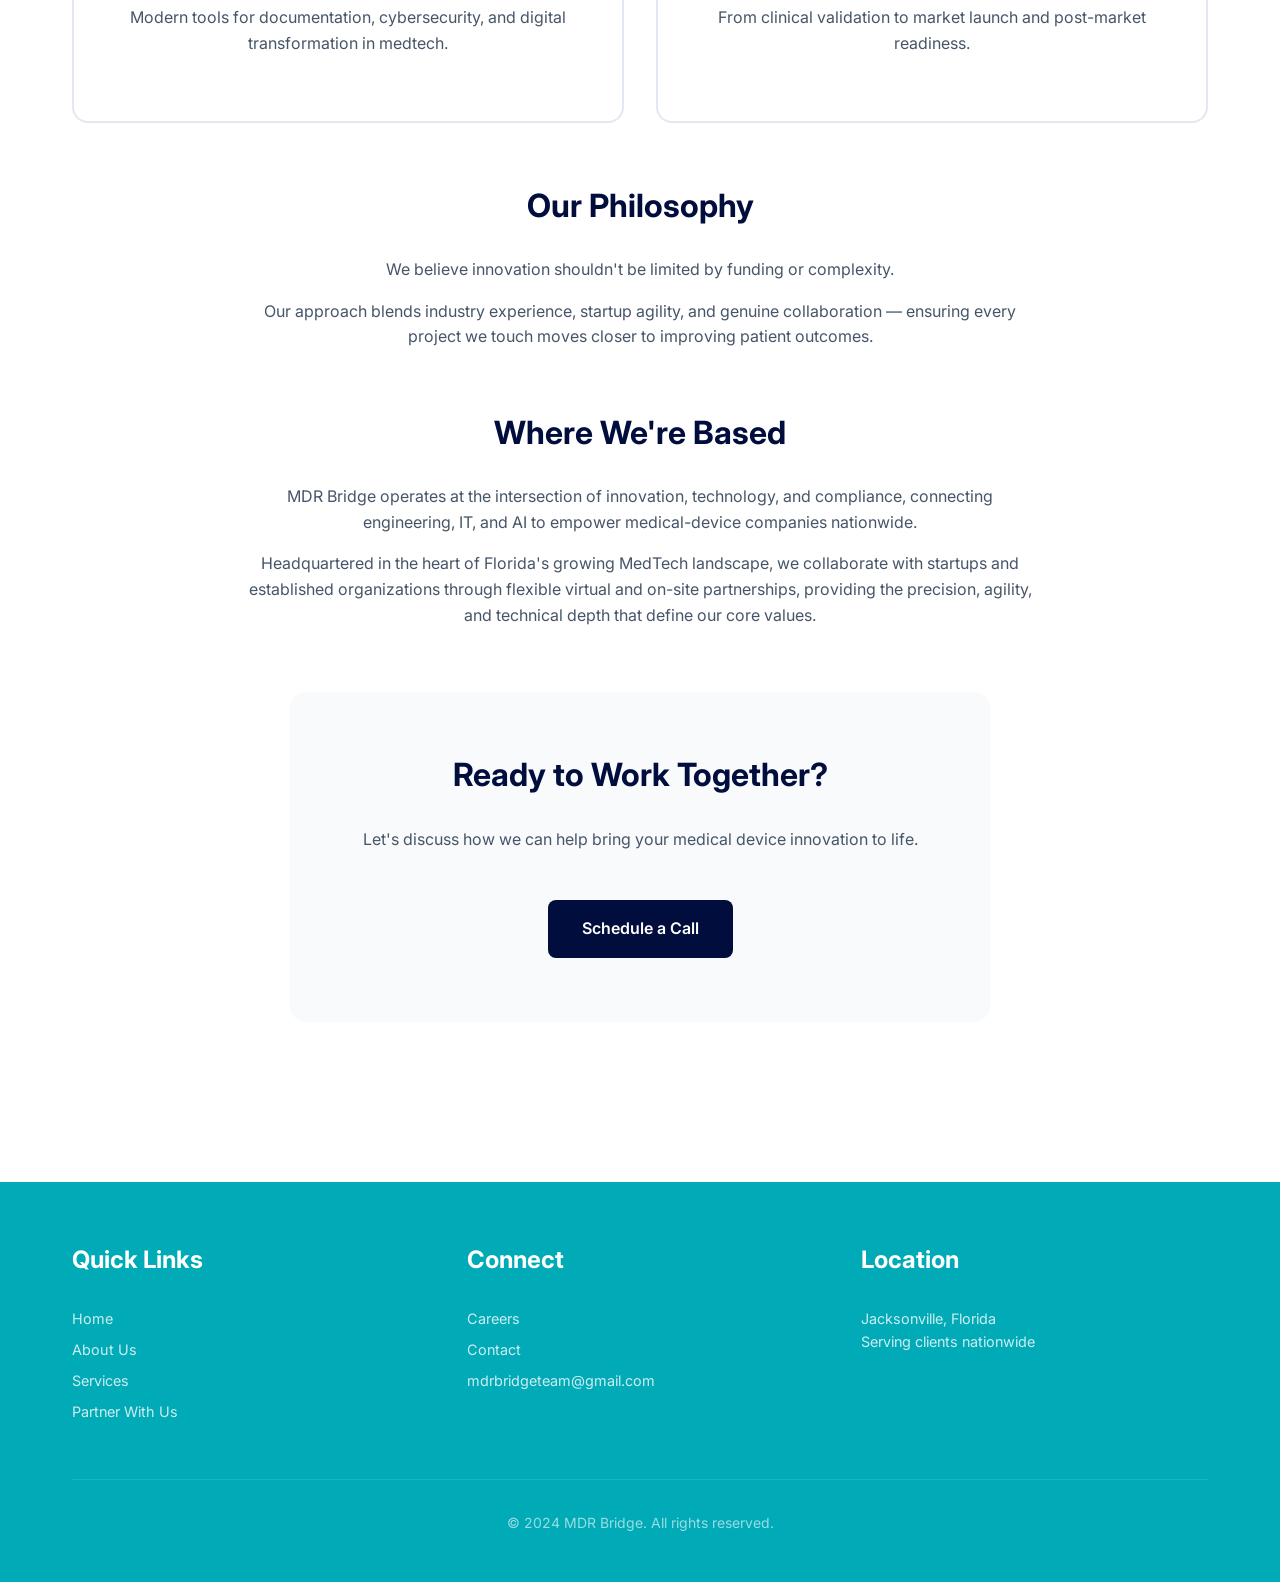
==== commit 4eeb333d: "Remove MDR Bridge section from footer - Removed empty MDR Bridge heading from footer across all page" ====
--- a/about.html
+++ b/about.html
@@ -119,9 +119,6 @@
         <div class="container">
             <div class="footer-content">
                 <div class="footer-section">
-                    <h4>MDR Bridge</h4>
-                </div>
-                <div class="footer-section">
                     <h4>Quick Links</h4>
                     <ul>
                         <li><a href="index.html">Home</a></li>
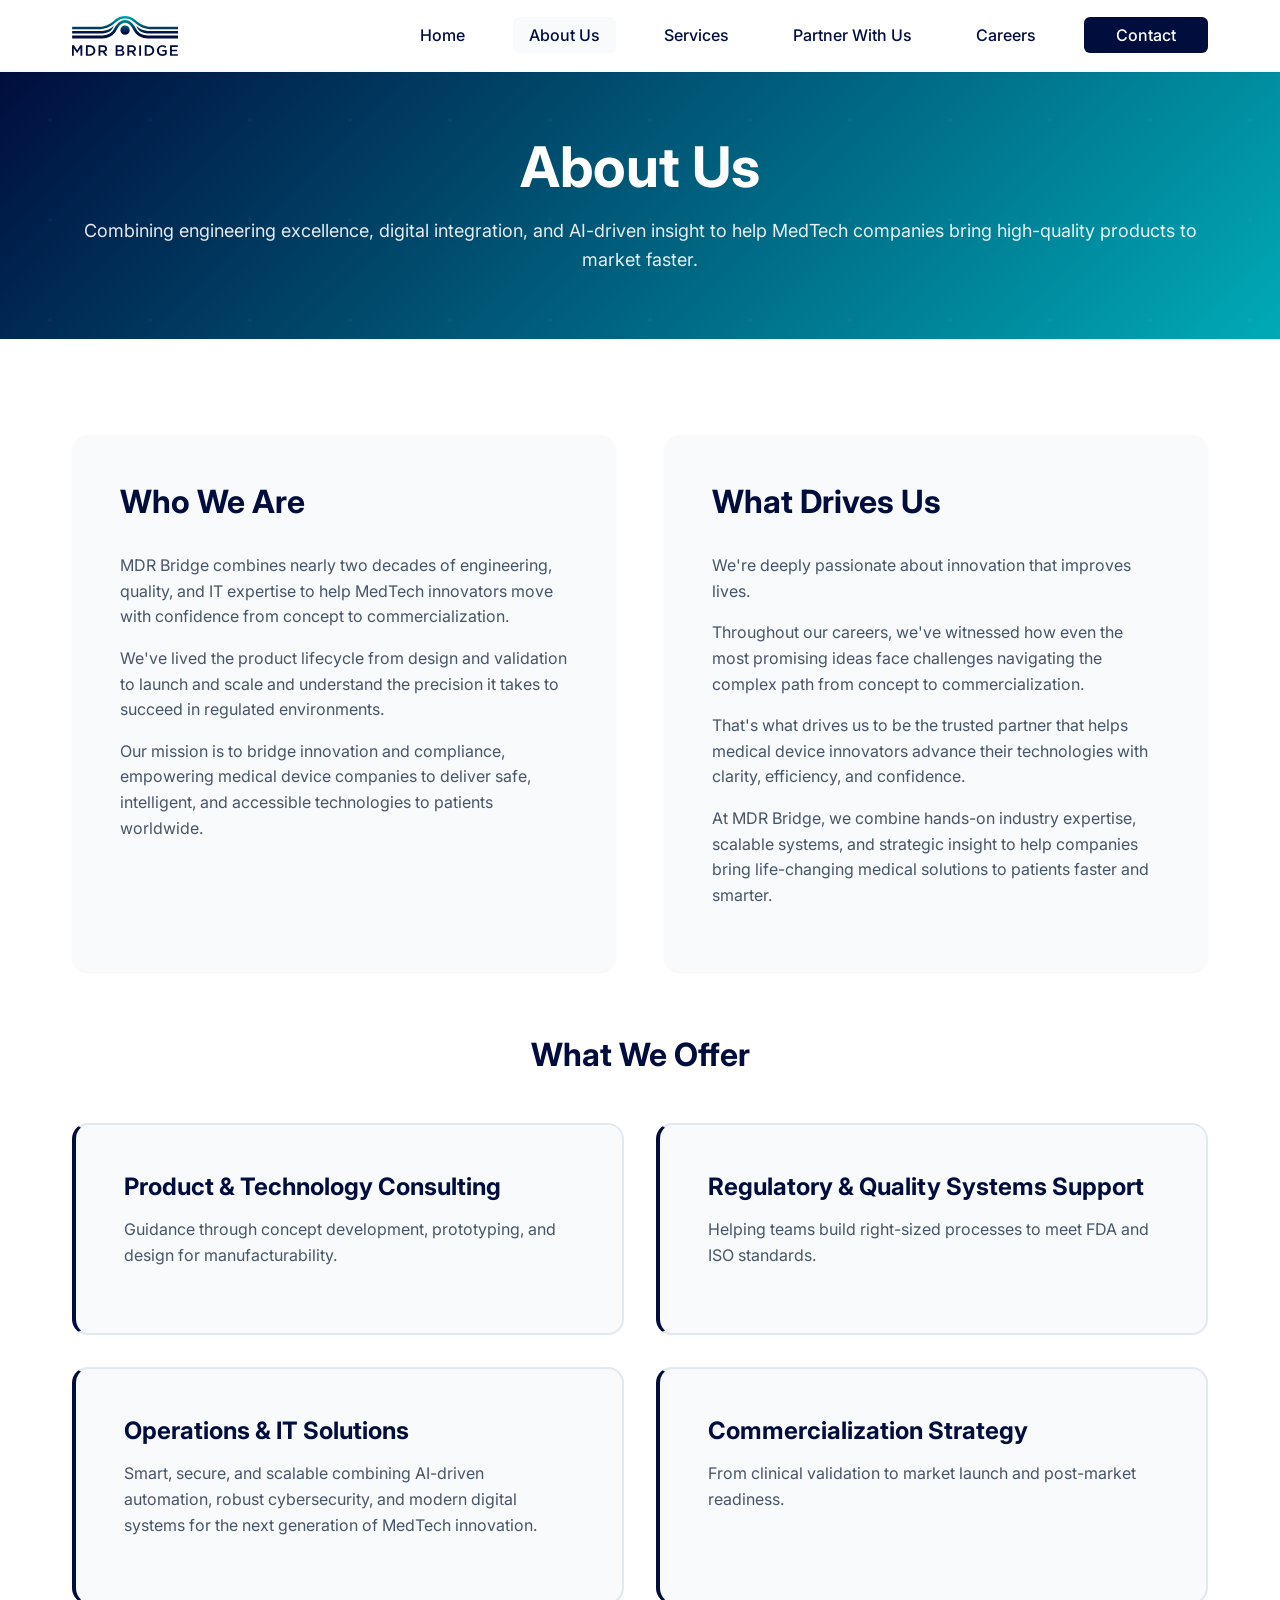
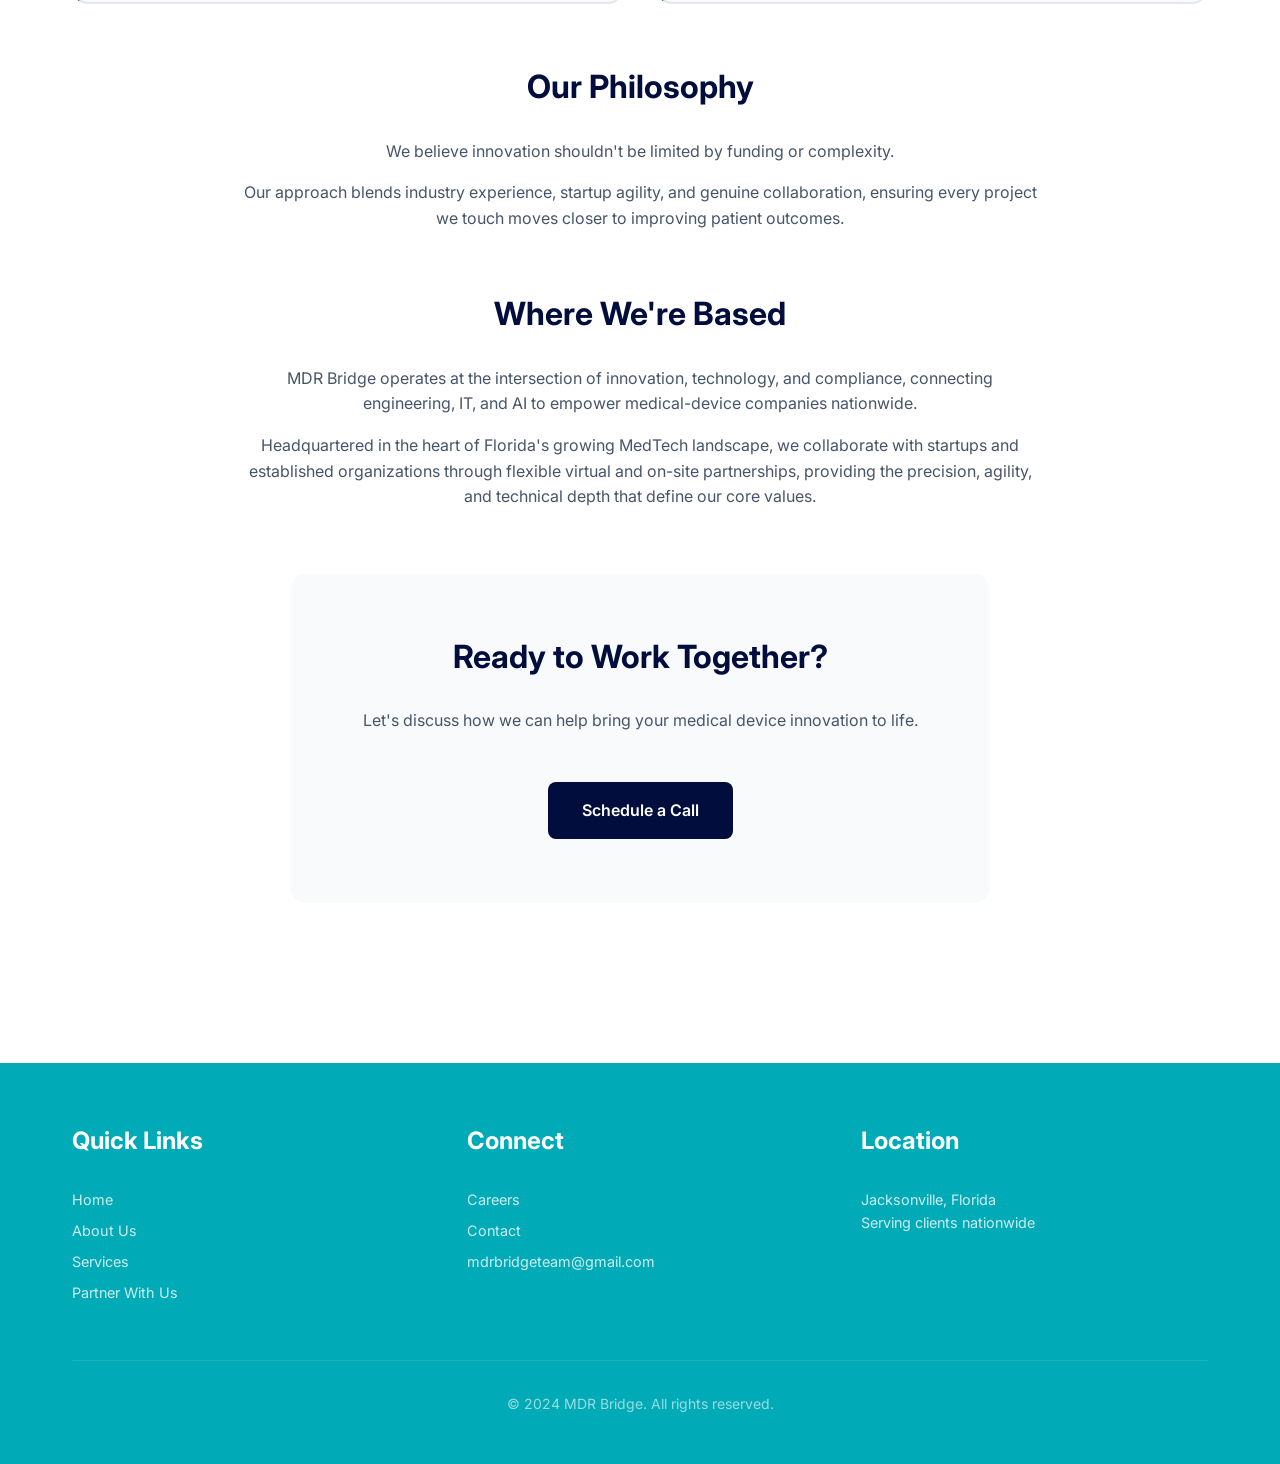
==== commit 3b2a0241: "Update branding and content across all pages - Remove logo tagline "Bridging Innovation and Complian" ====
--- a/about.html
+++ b/about.html
@@ -21,7 +21,6 @@
                 <div class="logo">
                     <a href="index.html">
                         <img src="logo.svg" alt="MDR Bridge Logo">
-                        <span class="logo-tagline">Bridging Innovation<br>and Compliance</span>
                     </a>
                 </div>
                 <button class="mobile-menu-toggle" aria-label="Toggle menu">
@@ -55,16 +54,17 @@
             <div class="about-grid">
                 <div class="about-card">
                     <h3>Who We Are</h3>
-                    <p>We're a Jacksonville-based consulting team with nearly two decades of hands-on experience in the medical device industry.</p>
-                    <p>Having spent close to 20 years developing, launching, and managing innovative technologies at leading medtech companies, we understand every step of the journey — from concept and design to regulatory approval and market success.</p>
-                    <p>Our mission is simple: to empower startups and established organizations to bring life-changing medical technologies to patients faster, smarter, and more affordably.</p>
+                    <p>MDR Bridge combines nearly two decades of engineering, quality, and IT expertise to help MedTech innovators move with confidence from concept to commercialization.</p>
+                    <p>We've lived the product lifecycle from design and validation to launch and scale and understand the precision it takes to succeed in regulated environments.</p>
+                    <p>Our mission is to bridge innovation and compliance, empowering medical device companies to deliver safe, intelligent, and accessible technologies to patients worldwide.</p>
                 </div>
 
                 <div class="about-card">
                     <h3>What Drives Us</h3>
                     <p>We're deeply passionate about innovation that improves lives.</p>
-                    <p>Over the years, we've seen how great ideas can stall — not because of poor science, but because founders lack the technical guidance, compliance know-how, or operational support to move forward efficiently.</p>
-                    <p>That's why we created our firm: to help medical device entrepreneurs and small companies bridge that gap with practical expertise, scalable systems, and cost-conscious strategy.</p>
+                    <p>Throughout our careers, we've witnessed how even the most promising ideas face challenges navigating the complex path from concept to commercialization.</p>
+                    <p>That's what drives us to be the trusted partner that helps medical device innovators advance their technologies with clarity, efficiency, and confidence.</p>
+                    <p>At MDR Bridge, we combine hands-on industry expertise, scalable systems, and strategic insight to help companies bring life-changing medical solutions to patients faster and smarter.</p>
                 </div>
             </div>
 
@@ -72,22 +72,18 @@
                 <h3>What We Offer</h3>
                 <div class="offerings-grid">
                     <div class="offering-item">
-                        <div class="icon">🔬</div>
                         <h4>Product & Technology Consulting</h4>
                         <p>Guidance through concept development, prototyping, and design for manufacturability.</p>
                     </div>
                     <div class="offering-item">
-                        <div class="icon">📋</div>
                         <h4>Regulatory & Quality Systems Support</h4>
                         <p>Helping teams build right-sized processes to meet FDA and ISO standards.</p>
                     </div>
                     <div class="offering-item">
-                        <div class="icon">💻</div>
                         <h4>Operations & IT Solutions</h4>
-                        <p>Modern tools for documentation, cybersecurity, and digital transformation in medtech.</p>
+                        <p>Smart, secure, and scalable combining AI-driven automation, robust cybersecurity, and modern digital systems for the next generation of MedTech innovation.</p>
                     </div>
                     <div class="offering-item">
-                        <div class="icon">🚀</div>
                         <h4>Commercialization Strategy</h4>
                         <p>From clinical validation to market launch and post-market readiness.</p>
                     </div>
@@ -97,7 +93,7 @@
             <div class="about-philosophy">
                 <h3>Our Philosophy</h3>
                 <p>We believe innovation shouldn't be limited by funding or complexity.</p>
-                <p>Our approach blends industry experience, startup agility, and genuine collaboration — ensuring every project we touch moves closer to improving patient outcomes.</p>
+                <p>Our approach blends industry experience, startup agility, and genuine collaboration, ensuring every project we touch moves closer to improving patient outcomes.</p>
             </div>
 
             <div class="about-location">
--- a/styles.css
+++ b/styles.css
@@ -527,22 +527,19 @@
 }
 
 .offering-item {
-    background-color: white;
+    background-color: var(--bg-gray-light);
     padding: var(--spacing-lg);
     border-radius: var(--radius-lg);
     border: 2px solid var(--border-color);
-    text-align: center;
+    border-left: 4px solid var(--primary-color);
+    text-align: left;
     transition: var(--transition);
 }
 
 .offering-item:hover {
-    border-color: var(--primary-color);
+    border-left-color: var(--accent-color);
     box-shadow: var(--shadow-md);
-}
-
-.offering-item .icon {
-    font-size: 3rem;
-    margin-bottom: var(--spacing-sm);
+    transform: translateY(-2px);
 }
 
 .offering-item h4 {
@@ -1582,29 +1579,25 @@
 }
 
 .link-card {
-    background-color: white;
+    background-color: var(--bg-gray-light);
     padding: var(--spacing-xl);
     border-radius: var(--radius-lg);
     text-decoration: none;
     display: block;
     position: relative;
     transition: var(--transition);
-    border: 2px solid transparent;
+    border: 2px solid var(--border-color);
+    border-left: 4px solid var(--primary-color);
 }
 
 .link-card:hover {
-    transform: translateY(-5px);
-    box-shadow: var(--shadow-xl);
-    border-color: var(--primary-color);
-}
-
-.link-icon {
-    font-size: 3rem;
-    margin-bottom: var(--spacing-md);
+    transform: translateY(-2px);
+    box-shadow: var(--shadow-md);
+    border-left-color: var(--accent-color);
 }
 
 .link-card h3 {
-    color: var(--text-primary);
+    color: var(--primary-color);
     margin-bottom: var(--spacing-sm);
 }
 
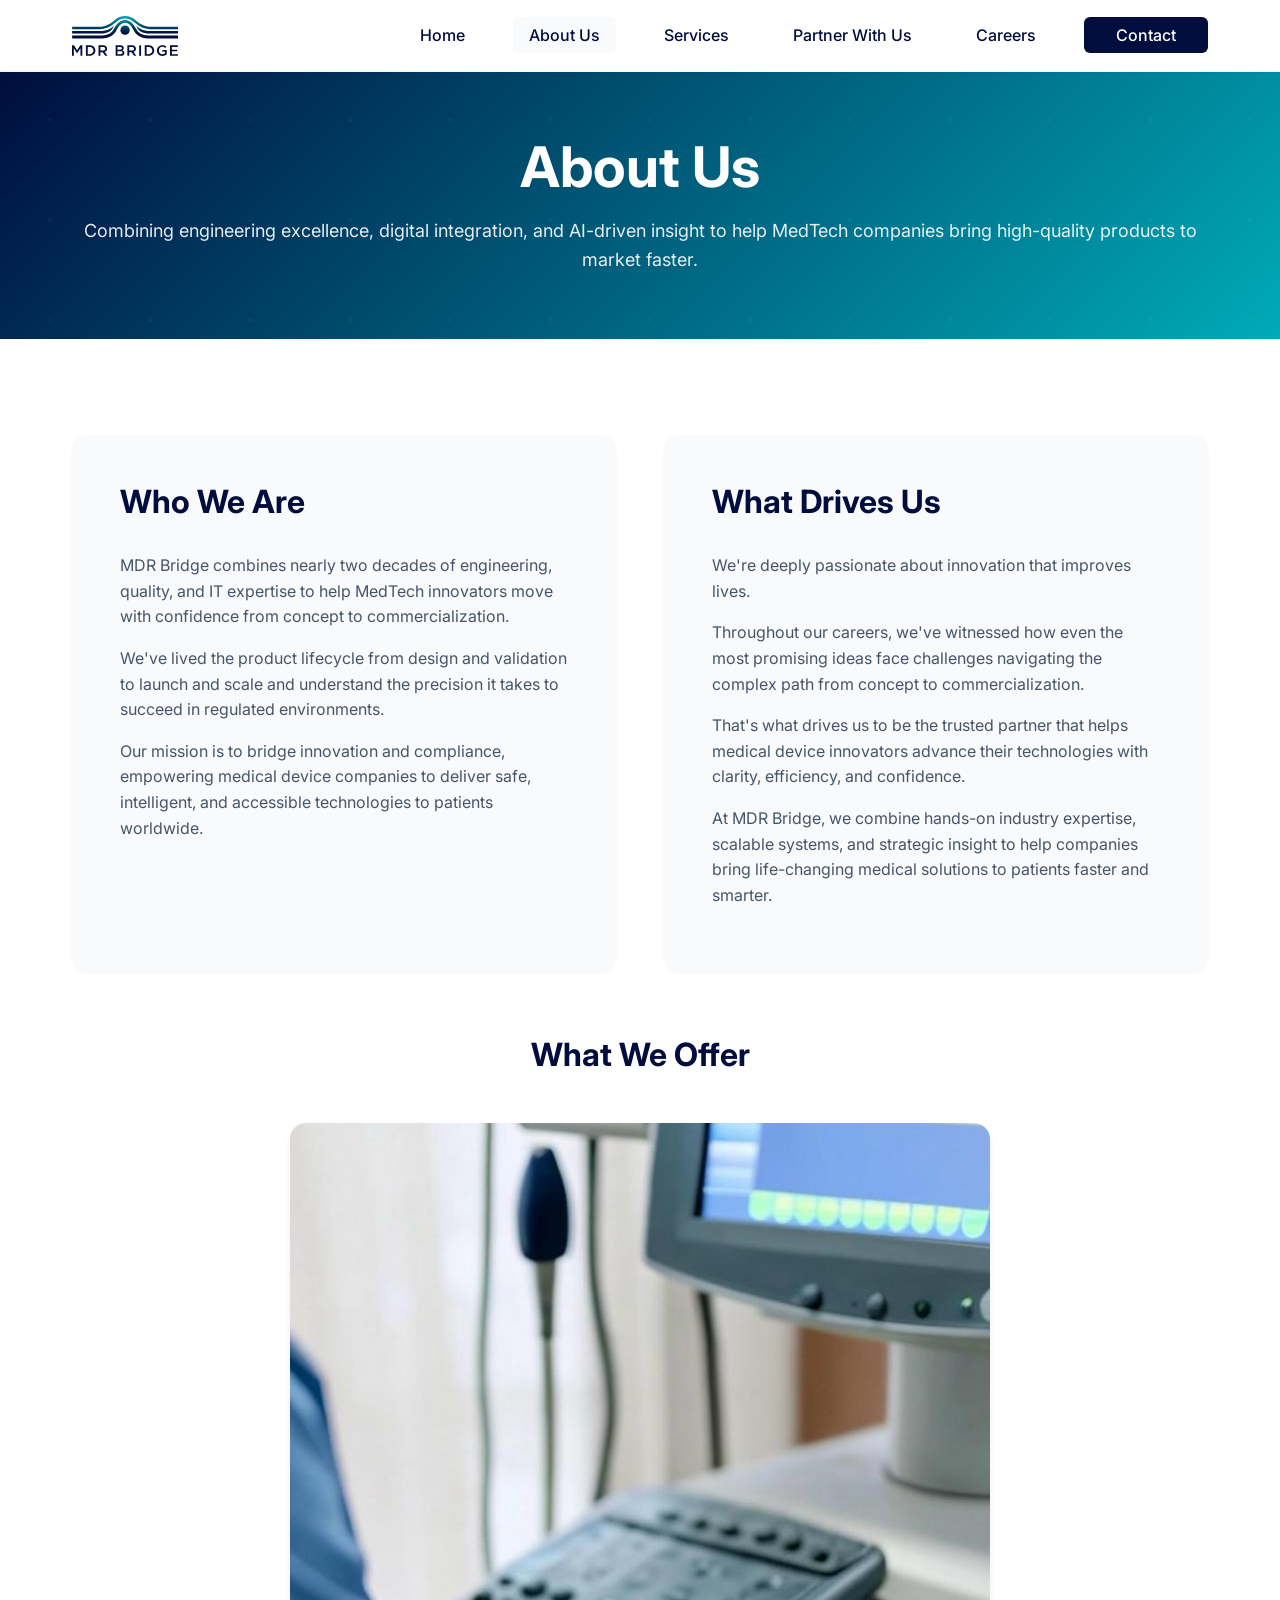
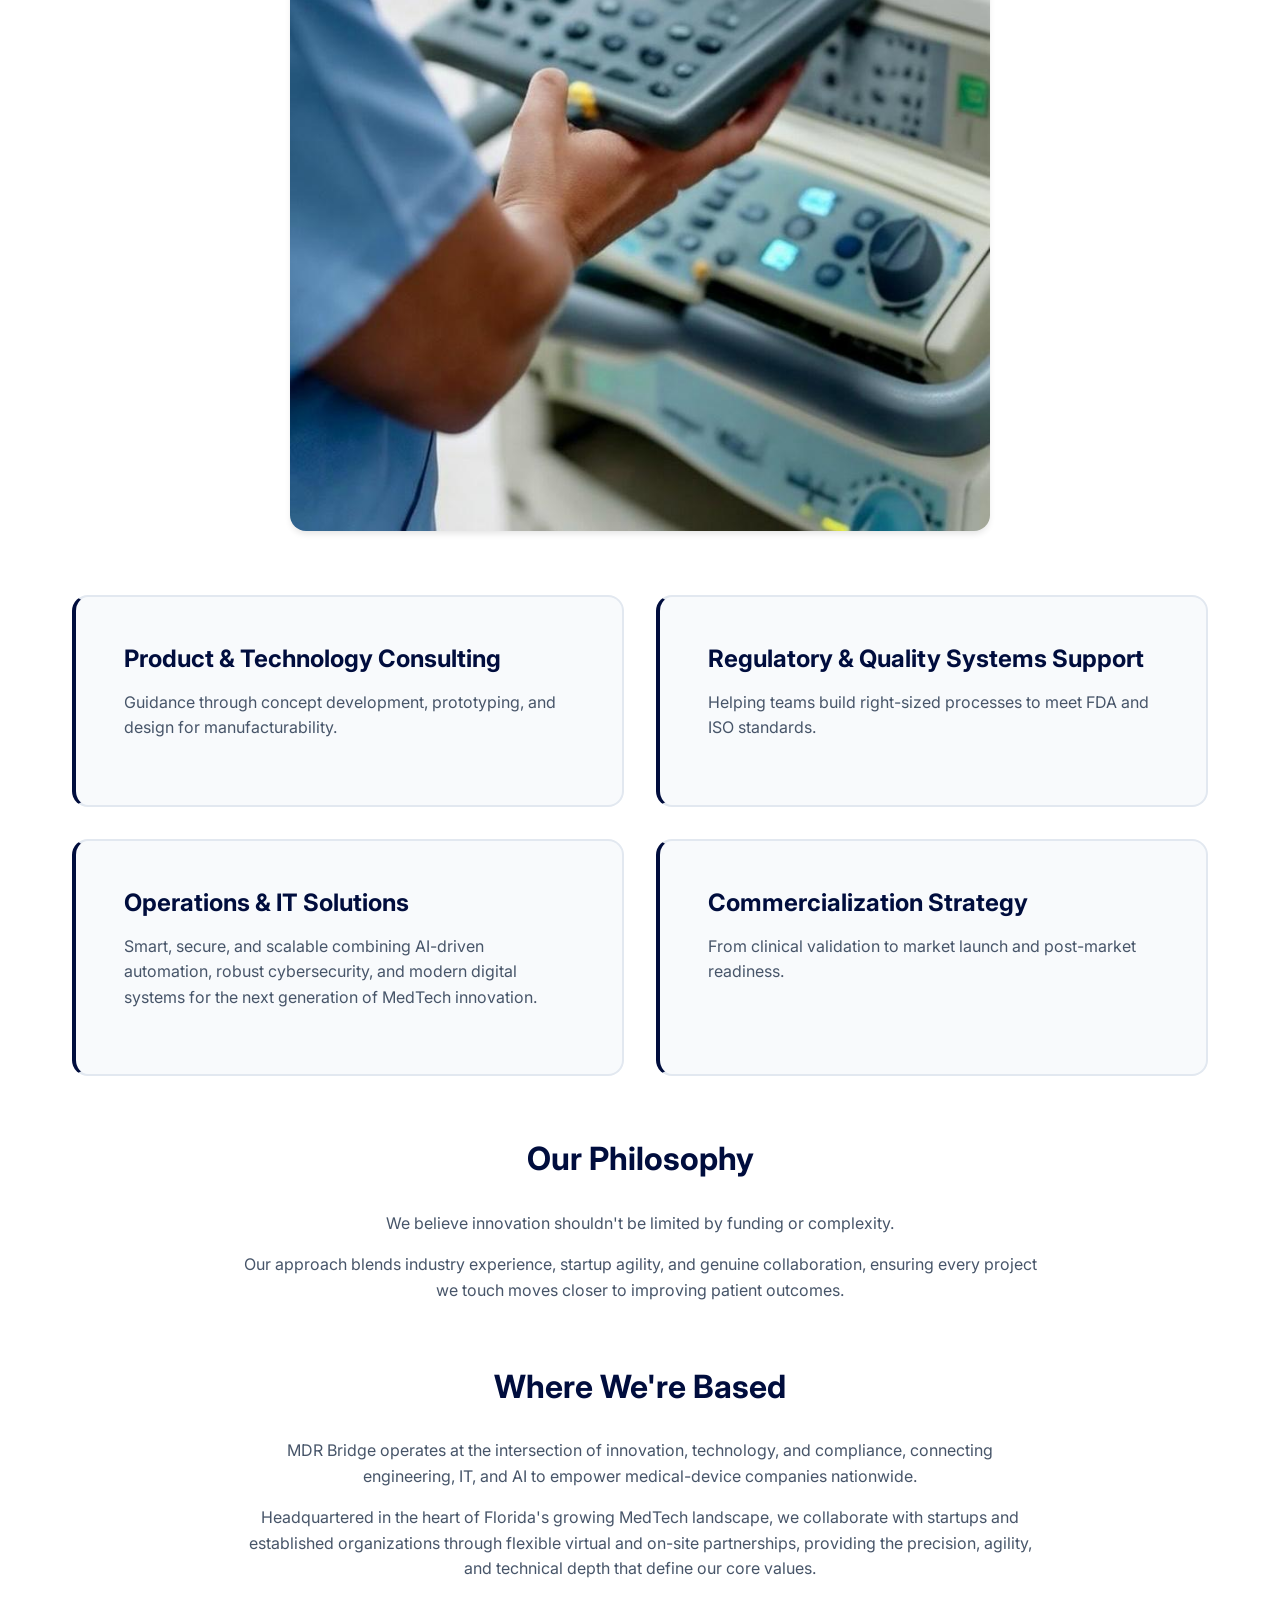
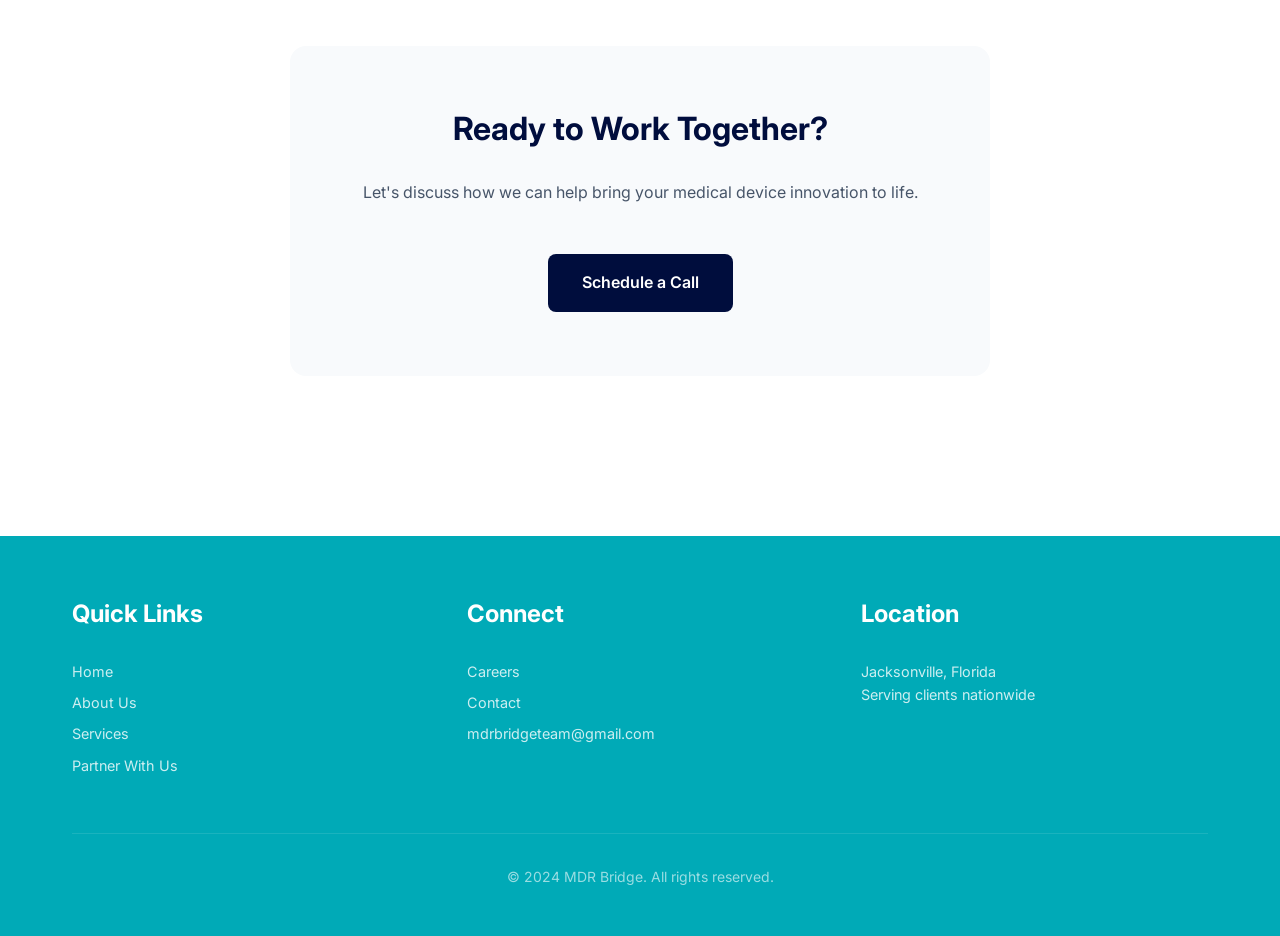
==== commit a32f8c4a: "Add professional medical device images across website - Add medical dashboard image to Services page" ====
--- a/about.html
+++ b/about.html
@@ -70,6 +70,7 @@
 
             <div class="about-offerings">
                 <h3>What We Offer</h3>
+                <img src="medical-device-component.jpg" alt="Medical device product development and engineering" class="section-image">
                 <div class="offerings-grid">
                     <div class="offering-item">
                         <h4>Product & Technology Consulting</h4>
--- a/styles.css
+++ b/styles.css
@@ -1619,3 +1619,74 @@
 .link-card:hover .link-arrow {
     transform: translateX(5px);
 }
+
+/* ========================================
+   Image Sections
+   ======================================== */
+
+/* Service page image */
+.service-image {
+    width: 100%;
+    max-width: 600px;
+    height: auto;
+    border-radius: var(--radius-lg);
+    margin: var(--spacing-lg) auto;
+    display: block;
+    box-shadow: var(--shadow-md);
+}
+
+/* About page section image */
+.section-image {
+    width: 100%;
+    max-width: 700px;
+    height: auto;
+    border-radius: var(--radius-lg);
+    margin: var(--spacing-lg) auto var(--spacing-xl);
+    display: block;
+    box-shadow: var(--shadow-md);
+}
+
+/* Home page mission section */
+.mission-section {
+    padding: var(--spacing-xl) 0;
+    background-color: white;
+}
+
+.mission-content {
+    display: grid;
+    grid-template-columns: 1fr 1fr;
+    gap: var(--spacing-xl);
+    align-items: center;
+}
+
+.mission-image img {
+    width: 100%;
+    height: auto;
+    border-radius: var(--radius-lg);
+    box-shadow: var(--shadow-lg);
+}
+
+.mission-text h2 {
+    color: var(--primary-color);
+    margin-bottom: var(--spacing-md);
+    font-size: 2rem;
+}
+
+.mission-text p {
+    color: var(--text-secondary);
+    line-height: 1.8;
+    margin-bottom: var(--spacing-md);
+}
+
+/* Responsive adjustments */
+@media (max-width: 768px) {
+    .mission-content {
+        grid-template-columns: 1fr;
+        gap: var(--spacing-lg);
+    }
+
+    .service-image,
+    .section-image {
+        max-width: 100%;
+    }
+}
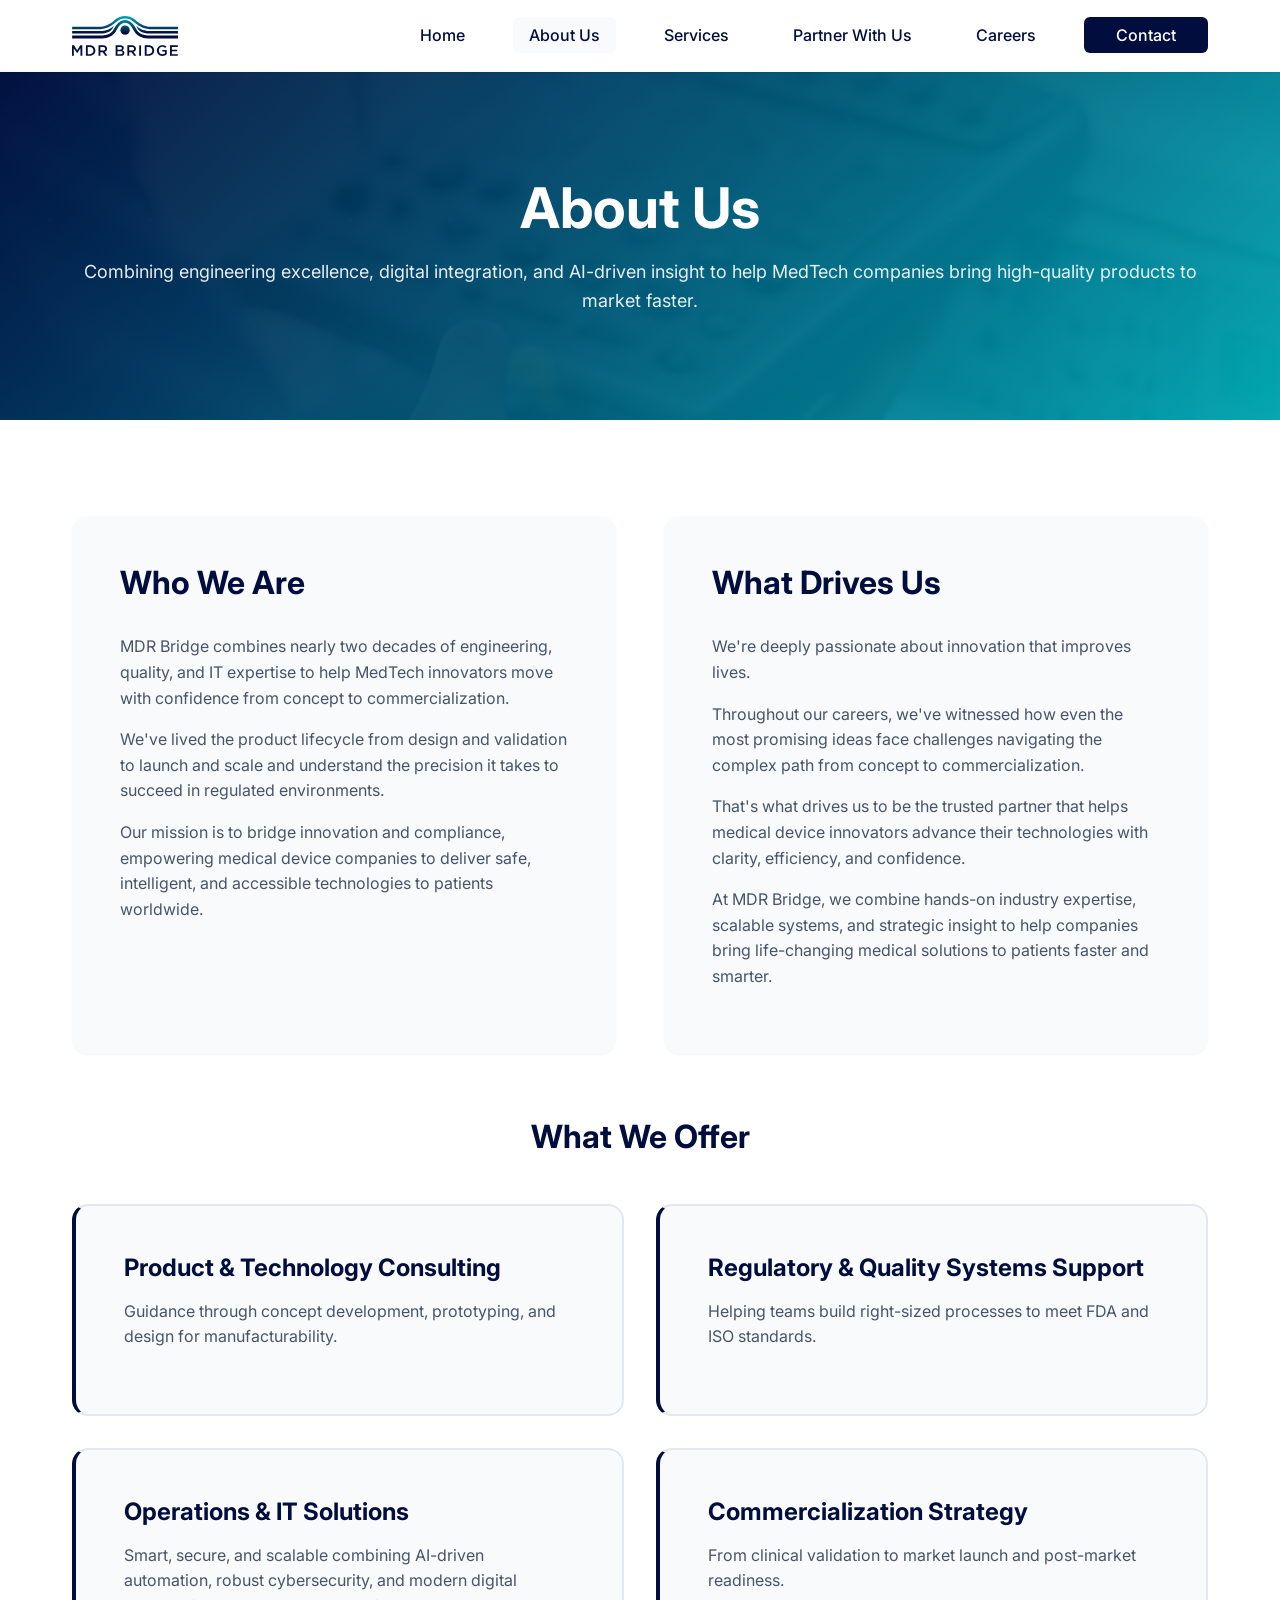
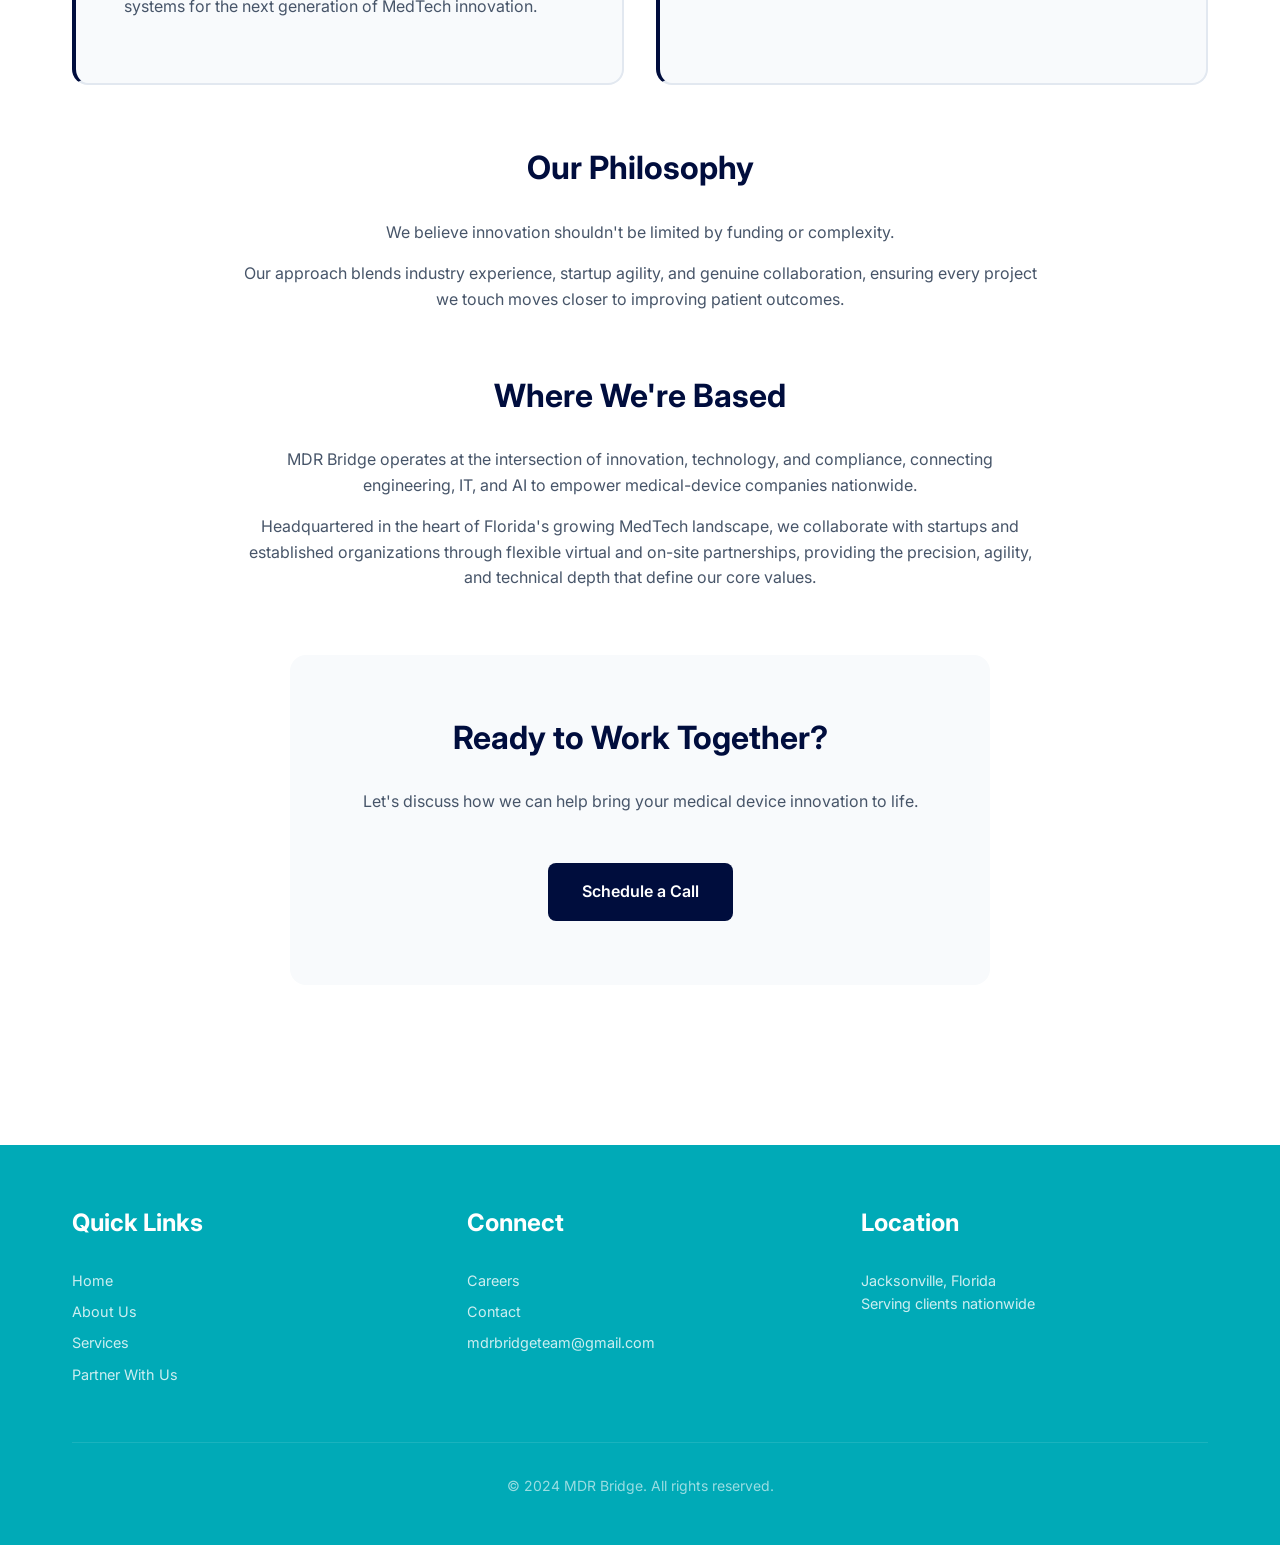
==== commit 98880d5b: "Move images to page header backgrounds for more professional look - Move medical device component im" ====
--- a/about.html
+++ b/about.html
@@ -41,7 +41,8 @@
     </nav>
 
     <!-- Page Header -->
-    <section class="page-header">
+    <section class="page-header page-header-about">
+        <div class="page-header-overlay"></div>
         <div class="container">
             <h1>About Us</h1>
             <p>Combining engineering excellence, digital integration, and AI-driven insight to help MedTech companies bring high-quality products to market faster.</p>
@@ -70,7 +71,6 @@
 
             <div class="about-offerings">
                 <h3>What We Offer</h3>
-                <img src="medical-device-component.jpg" alt="Medical device product development and engineering" class="section-image">
                 <div class="offerings-grid">
                     <div class="offering-item">
                         <h4>Product & Technology Consulting</h4>
--- a/styles.css
+++ b/styles.css
@@ -294,6 +294,33 @@
     margin-bottom: 0;
 }
 
+/* Page header with background images */
+.page-header-about {
+    background: linear-gradient(135deg, rgba(0, 13, 61, 0.85) 0%, rgba(0, 170, 183, 0.85) 100%),
+                url('medical-device-component.jpg') center center / cover no-repeat;
+    min-height: 350px;
+    display: flex;
+    align-items: center;
+}
+
+.page-header-services {
+    background: linear-gradient(135deg, rgba(0, 13, 61, 0.85) 0%, rgba(0, 170, 183, 0.85) 100%),
+                url('medical-dashboard.jpg') center center / cover no-repeat;
+    min-height: 350px;
+    display: flex;
+    align-items: center;
+}
+
+.page-header-overlay {
+    position: absolute;
+    top: 0;
+    left: 0;
+    right: 0;
+    bottom: 0;
+    background: linear-gradient(135deg, rgba(0, 13, 61, 0.7) 0%, rgba(0, 170, 183, 0.6) 100%);
+    z-index: 0;
+}
+
 /* ========================================
    Hero Section - Home Page
    ======================================== */
